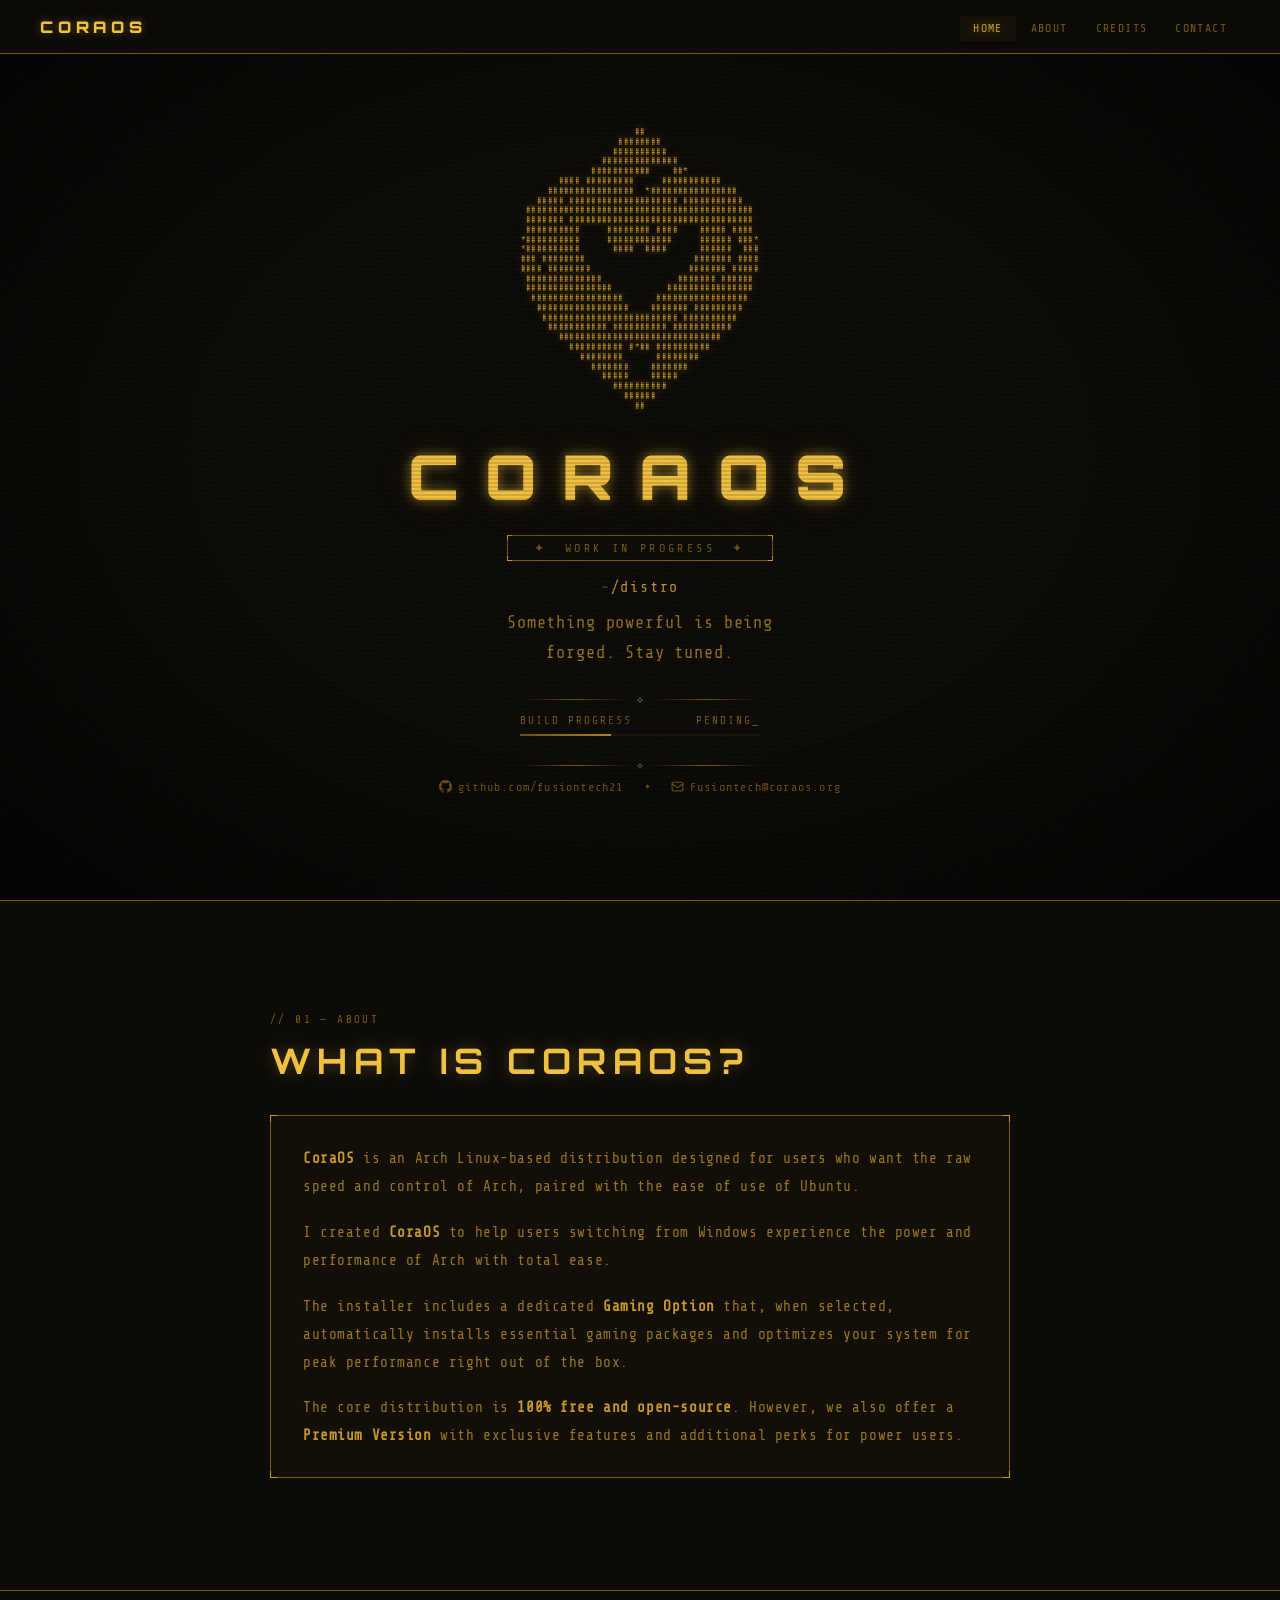
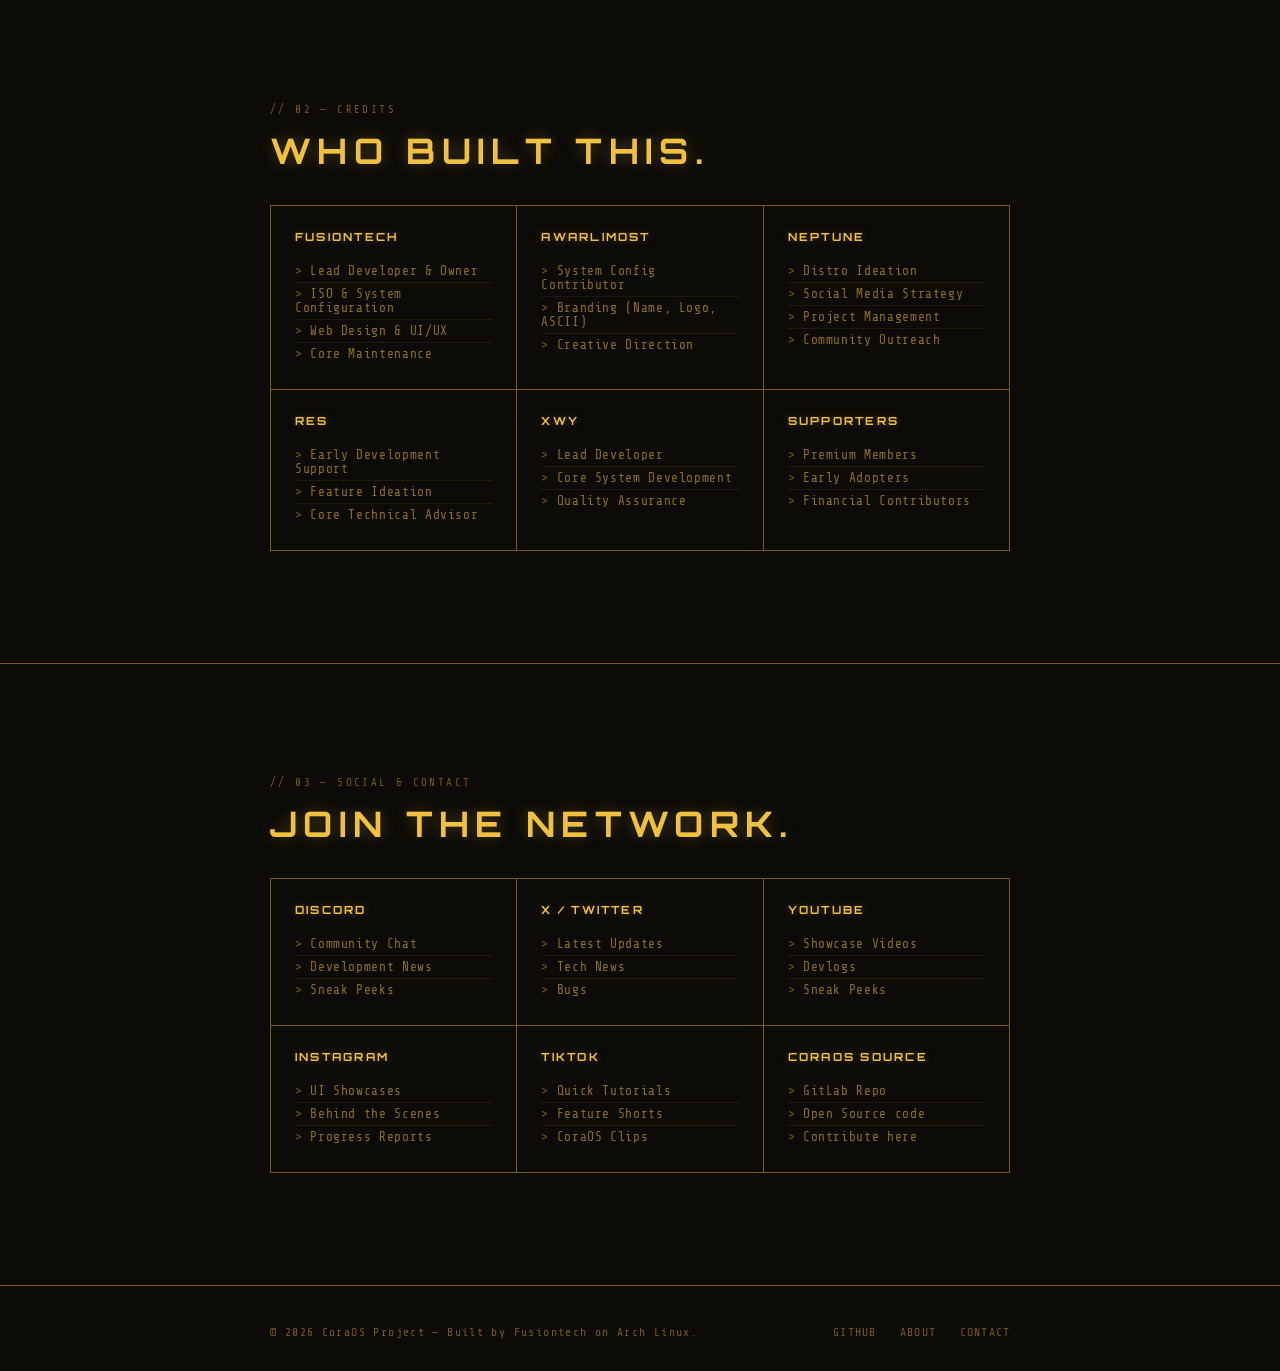
==== index.html @ 6e01e5b4 "Actually fix favicon bug" ====
<!doctype html>
<html lang="en">
    <head>
        <link
            rel="icon"
            type="image/png"
            sizes="144x144"
            href="https://www.coraos.org/favicon-144.png"
        />
        <link rel="shortcut icon" href="https://www.coraos.org/favicon.ico" />
        <meta charset="UTF-8" />
        <meta name="viewport" content="width=device-width, initial-scale=1.0" />
        <title>CoraOS — Arch, but better.</title>
        <meta name="title" content="CoraOS — Arch, but better." />
        <meta
            name="description"
            content="A powerful, user-friendly, and resilient Arch-based distribution engineered for performance and gaming."
        />

        <meta property="og:type" content="website" />
        <meta property="og:url" content="https://coraos.org/" />
        <meta property="og:title" content="CoraOS — Arch, but better." />
        <meta
            property="og:description"
            content="Forging something powerful. Experience Arch Linux without the complexity."
        />

        <meta
            property="og:image"
            content="https://coraos.org/embedbanner.png"
        />

        <meta name="theme-color" content="#c8982a" />

        <meta property="twitter:card" content="summary_large_image" />
        <meta property="twitter:url" content="https://coraos.org/" />
        <meta property="twitter:title" content="CoraOS — Arch, but better." />
        <meta
            property="twitter:description"
            content="Arch Linux engineered to be fast, resilient, and user-frieandly."
        />
        <meta
            property="twitter:image"
            content="https://coraos.org/embedbanner.png"
        />
        <link rel="preconnect" href="https://fonts.googleapis.com" />
        <link
            href="https://fonts.googleapis.com/css2?family=Share+Tech+Mono&family=Orbitron:wght@400;700;900&display=swap"
            rel="stylesheet"
        />
        <style>
            *,
            *::before,
            *::after {
                box-sizing: border-box;
                margin: 0;
                padding: 0;
            }

            :root {
                --gold: #c8982a;
                --gold-bright: #f0c040;
                --gold-dim: #7a5a10;
                --bg: #0c0b08;
            }

            html {
                scroll-behavior: smooth;
            }

            /* Makes the card link behave like a container */
            .card-link {
                text-decoration: none;
                display: block; /* Makes it take up the full grid space */
                color: inherit;
            }

            .card-link:hover .gold-card {
                background: rgba(
                    200,
                    152,
                    42,
                    0.12
                ); /* Brighter highlight on hover */
                cursor: pointer;
            }

            /* Ensure the text inside doesn't change color unexpectedly */
            .card-link .gold-card li {
                transition: color 0.2s;
            }

            .card-link:hover .gold-card li {
                color: var(--gold-bright);
            }

            body {
                background: var(--bg);
                color: var(--gold);
                font-family: "Share Tech Mono", monospace;
                overflow-x: hidden;
            }

            /* SCANLINES */
            body::before {
                content: "";
                position: fixed;
                inset: 0;
                z-index: 200;
                pointer-events: none;
                background: repeating-linear-gradient(
                    to bottom,
                    transparent 0px,
                    transparent 2px,
                    rgba(0, 0, 0, 0.13) 2px,
                    rgba(0, 0, 0, 0.13) 4px
                );
            }

            /* VIGNETTE */
            body::after {
                content: "";
                position: fixed;
                inset: 0;
                z-index: 199;
                pointer-events: none;
                background: radial-gradient(
                    ellipse at center,
                    transparent 50%,
                    rgba(0, 0, 0, 0.65) 100%
                );
            }

            /* NOISE */
            #noise {
                position: fixed;
                inset: 0;
                z-index: 198;
                pointer-events: none;
                opacity: 0.025;
                background-image: url("data:image/svg+xml,%3Csvg viewBox='0 0 256 256' xmlns='http://www.w3.org/2000/svg'%3E%3Cfilter id='n'%3E%3CfeTurbulence type='fractalNoise' baseFrequency='0.9' numOctaves='4' stitchTiles='stitch'/%3E%3C/filter%3E%3Crect width='100%25' height='100%25' filter='url(%23n)'/%3E%3C/svg%3E");
                background-size: 128px 128px;
                animation: noiseAnim 0.15s step-end infinite;
            }
            @keyframes noiseAnim {
                0% {
                    background-position: 0 0;
                }
                25% {
                    background-position: -30px 15px;
                }
                50% {
                    background-position: 15px -20px;
                }
                75% {
                    background-position: -10px 25px;
                }
                100% {
                    background-position: 20px -10px;
                }
            }

            /* PARTICLES */
            #particles {
                position: fixed;
                inset: 0;
                pointer-events: none;
                overflow: hidden;
                z-index: 1;
            }
            .particle {
                position: absolute;
                border-radius: 50%;
                background: var(--gold);
                opacity: 0;
                animation: floatUp var(--dur) var(--delay) infinite ease-in;
            }
            @keyframes floatUp {
                0% {
                    transform: translateY(0) translateX(0);
                    opacity: 0;
                }
                10% {
                    opacity: 0.35;
                }
                90% {
                    opacity: 0.08;
                }
                100% {
                    transform: translateY(-100vh) translateX(var(--drift));
                    opacity: 0;
                }
            }

            /* ── NAV ─────────────────────────────────────────── */
            nav {
                position: fixed;
                top: 0;
                left: 0;
                right: 0;
                z-index: 300;
                display: flex;
                align-items: center;
                justify-content: space-between;
                padding: 0 clamp(1rem, 4vw, 2.5rem);
                height: 54px;
                background: rgba(12, 11, 8, 0.92);
                backdrop-filter: blur(10px);
                border-bottom: 1px solid var(--gold-dim);
            }

            .nav-logo {
                font-family: "Orbitron", monospace;
                font-weight: 900;
                font-size: 1rem;
                letter-spacing: 0.3em;
                color: var(--gold-bright);
                text-decoration: none;
                text-transform: uppercase;
                text-shadow: 0 0 10px rgba(240, 192, 64, 0.4);
            }

            .nav-links {
                display: flex;
                align-items: center;
                gap: 2px;
                list-style: none;
            }
            .nav-links a {
                font-family: "Share Tech Mono", monospace;
                font-size: 0.72rem;
                letter-spacing: 0.12em;
                color: var(--gold-dim);
                text-decoration: none;
                text-transform: uppercase;
                padding: 6px 13px;
                border-radius: 2px;
                transition:
                    color 0.2s,
                    text-shadow 0.2s,
                    background 0.2s;
            }
            .nav-links a:hover,
            .nav-links a.active {
                color: var(--gold);
                text-shadow: 0 0 8px rgba(200, 152, 42, 0.5);
                background: rgba(200, 152, 42, 0.06);
            }
            .nav-links .nav-cta a {
                border: 1px solid var(--gold-dim);
                color: var(--gold);
                padding: 5px 14px;
            }
            .nav-links .nav-cta a:hover {
                border-color: var(--gold);
                background: rgba(200, 152, 42, 0.1);
                text-shadow: 0 0 10px rgba(200, 152, 42, 0.5);
            }

            /* hamburger */
            .ham {
                display: none;
                flex-direction: column;
                gap: 4px;
                background: none;
                border: none;
                cursor: pointer;
                padding: 4px;
            }
            .ham span {
                display: block;
                width: 20px;
                height: 1px;
                background: var(--gold);
                transition: all 0.25s;
            }
            .ham.open span:nth-child(1) {
                transform: translateY(5px) rotate(45deg);
            }
            .ham.open span:nth-child(2) {
                opacity: 0;
            }
            .ham.open span:nth-child(3) {
                transform: translateY(-5px) rotate(-45deg);
            }

            .mob-menu {
                display: none;
                position: fixed;
                inset: 0;
                z-index: 299;
                background: rgba(12, 11, 8, 0.97);
                flex-direction: column;
                align-items: center;
                justify-content: center;
                gap: 6px;
                padding: 2rem;
            }
            .mob-menu.open {
                display: flex;
            }
            .mob-menu a {
                width: 100%;
                text-align: center;
                padding: 13px;
                font-family: "Share Tech Mono", monospace;
                font-size: 0.85rem;
                letter-spacing: 0.2em;
                text-transform: uppercase;
                color: var(--gold-dim);
                text-decoration: none;
                border: 1px solid var(--gold-dim);
                border-radius: 2px;
                transition: all 0.2s;
            }
            .mob-menu a:hover {
                color: var(--gold);
                border-color: var(--gold);
                text-shadow: 0 0 8px rgba(200, 152, 42, 0.4);
            }
            .mob-menu .mcta {
                color: var(--gold);
                border-color: var(--gold);
            }

            /* ── SHARED SECTION STYLES ───────────────────────── */
            section {
                position: relative;
                z-index: 10;
            }

            .sec-inner {
                max-width: 820px;
                margin: 0 auto;
                padding: clamp(4rem, 10vw, 7rem) clamp(1.25rem, 5vw, 2.5rem);
            }

            .sec-label {
                font-size: 0.68rem;
                letter-spacing: 0.22em;
                text-transform: uppercase;
                color: var(--gold-dim);
                margin-bottom: 0.75rem;
                display: block;
            }

            .sec-title {
                font-family: "Orbitron", monospace;
                font-weight: 700;
                font-size: clamp(1.4rem, 3.5vw, 2.2rem);
                letter-spacing: 0.18em;
                color: var(--gold-bright);
                text-transform: uppercase;
                text-shadow: 0 0 16px rgba(240, 192, 64, 0.3);
                margin-bottom: 2rem;
            }

            /* corner-bordered box */
            .corner-box {
                position: relative;
                border: 1px solid var(--gold-dim);
                padding: 1.75rem 2rem;
                background: rgba(200, 152, 42, 0.03);
            }
            .corner-box .c {
                position: absolute;
                width: 7px;
                height: 7px;
                border-color: var(--gold);
                border-style: solid;
            }
            .corner-box .c.tl {
                top: -1px;
                left: -1px;
                border-width: 1px 0 0 1px;
            }
            .corner-box .c.tr {
                top: -1px;
                right: -1px;
                border-width: 1px 1px 0 0;
            }
            .corner-box .c.bl {
                bottom: -1px;
                left: -1px;
                border-width: 0 0 1px 1px;
            }
            .corner-box .c.br {
                bottom: -1px;
                right: -1px;
                border-width: 0 1px 1px 0;
            }

            /* divider */
            .divider {
                display: flex;
                align-items: center;
                gap: 10px;
                margin: 2.5rem 0;
            }
            .divider-line {
                flex: 1;
                height: 1px;
                background: linear-gradient(
                    to right,
                    transparent,
                    var(--gold-dim),
                    transparent
                );
            }
            .divider-dot {
                width: 4px;
                height: 4px;
                border: 1px solid var(--gold-dim);
                transform: rotate(45deg);
            }

            /* grid for cards */
            .gold-grid {
                display: grid;
                grid-template-columns: repeat(
                    auto-fit,
                    minmax(min(220px, 100%), 1fr)
                );
                gap: 1px;
                border: 1px solid var(--gold-dim);
                background: var(--gold-dim);
            }
            .gold-card {
                background: var(--bg);
                padding: 1.5rem;
                transition: background 0.2s;
            }
            .gold-card:hover {
                background: rgba(200, 152, 42, 0.05);
            }
            .gold-card h4 {
                font-family: "Orbitron", monospace;
                font-size: 0.7rem;
                font-weight: 700;
                letter-spacing: 0.2em;
                text-transform: uppercase;
                color: var(--gold-bright);
                margin-bottom: 1rem;
                text-shadow: 0 0 8px rgba(240, 192, 64, 0.3);
            }
            .gold-card ul {
                list-style: none;
            }
            .gold-card li {
                font-size: 0.8rem;
                color: rgba(200, 152, 42, 0.7);
                letter-spacing: 0.05em;
                padding: 4px 0;
                border-bottom: 1px solid rgba(122, 90, 16, 0.2);
            }
            .gold-card li:last-child {
                border-bottom: none;
            }
            .gold-card li::before {
                content: "> ";
                color: var(--gold-dim);
            }
            .gold-card a {
                color: rgba(200, 152, 42, 0.7);
                text-decoration: none;
                transition: color 0.2s;
            }
            .gold-card a:hover {
                color: var(--gold-bright);
                text-shadow: 0 0 6px rgba(240, 192, 64, 0.4);
            }

            /* section separators */
            #about {
                border-top: 1px solid var(--gold-dim);
            }
            #credits {
                border-top: 1px solid var(--gold-dim);
            }
            #contact {
                border-top: 1px solid var(--gold-dim);
            }
            footer {
                border-top: 1px solid var(--gold-dim);
            }

            /* ── HERO ────────────────────────────────────────── */
            #hero {
                min-height: 100svh;
                display: flex;
                align-items: center;
                justify-content: center;
                padding: 70px 1rem 3rem;
            }

            #main {
                display: flex;
                flex-direction: column;
                align-items: center;
                opacity: 0;
                animation: fadeIn 1s 0.2s ease forwards;
                position: relative;
                z-index: 10;
            }
            @keyframes fadeIn {
                to {
                    opacity: 1;
                }
            }

            #ascii {
                font-family: "Share Tech Mono", monospace;
                font-size: clamp(5px, 1.05vw, 8.5px);
                line-height: 1.15;
                letter-spacing: 0.05em;
                white-space: pre;
                color: var(--gold);
                text-shadow:
                    0 0 8px rgba(240, 192, 64, 0.5),
                    0 0 20px rgba(200, 152, 42, 0.25);
                margin-bottom: 26px;
                user-select: none;
                animation: subtlePulse 5s ease-in-out infinite;
            }
            @keyframes subtlePulse {
                0%,
                100% {
                    opacity: 1;
                }
                50% {
                    opacity: 0.88;
                }
            }

            #title {
                font-family: "Orbitron", monospace;
                font-weight: 900;
                font-size: clamp(26px, 5.2vw, 62px);
                letter-spacing: 0.42em;
                color: var(--gold-bright);
                text-transform: uppercase;
                text-shadow:
                    0 0 12px rgba(240, 192, 64, 0.55),
                    0 0 35px rgba(200, 152, 42, 0.2);
                margin-bottom: 20px;
                opacity: 0;
                animation: fadeUp 0.9s 0.5s ease forwards;
            }

            #badge {
                border: 1px solid var(--gold-dim);
                padding: 5px 18px;
                font-size: 12px;
                letter-spacing: 0.28em;
                color: var(--gold-dim);
                text-transform: uppercase;
                position: relative;
                margin-bottom: 18px;
                opacity: 0;
                animation: fadeUp 0.7s 0.9s ease forwards;
            }
            #badge::before,
            #badge::after {
                content: "✦";
                margin: 0 8px;
            }
            #badge .corner {
                position: absolute;
                width: 5px;
                height: 5px;
                border-color: var(--gold);
                border-style: solid;
            }
            #badge .corner.tl {
                top: -1px;
                left: -1px;
                border-width: 1px 0 0 1px;
            }
            #badge .corner.tr {
                top: -1px;
                right: -1px;
                border-width: 1px 1px 0 0;
            }
            #badge .corner.bl {
                bottom: -1px;
                left: -1px;
                border-width: 0 0 1px 1px;
            }
            #badge .corner.br {
                bottom: -1px;
                right: -1px;
                border-width: 0 1px 1px 0;
            }

            #path {
                font-size: 15px;
                color: var(--gold-dim);
                letter-spacing: 0.12em;
                margin-bottom: 12px;
                opacity: 0;
                animation: fadeUp 0.7s 1.1s ease forwards;
            }
            #path span {
                color: var(--gold);
            }

            #tagline {
                font-size: clamp(14px, 1.8vw, 17px);
                letter-spacing: 0.05em;
                color: rgba(200, 152, 42, 0.75);
                text-align: center;
                line-height: 1.75;
                opacity: 0;
                animation: fadeUp 0.7s 1.3s ease forwards;
                margin-bottom: 30px;
            }

            .hero-divider {
                display: flex;
                align-items: center;
                gap: 10px;
                width: 240px;
                margin-bottom: 12px;
                opacity: 0;
                animation: fadeUp 0.6s 1.5s ease forwards;
            }
            .hero-divider-line {
                flex: 1;
                height: 1px;
                background: linear-gradient(
                    to right,
                    transparent,
                    var(--gold-dim),
                    transparent
                );
            }
            .hero-divider-dot {
                width: 4px;
                height: 4px;
                border: 1px solid var(--gold-dim);
                transform: rotate(45deg);
            }

            #progress-wrap {
                width: 240px;
                margin-bottom: 28px;
                opacity: 0;
                animation: fadeUp 0.7s 1.6s ease forwards;
            }
            #progress-label {
                display: flex;
                justify-content: space-between;
                font-size: 11px;
                letter-spacing: 0.18em;
                color: var(--gold-dim);
                text-transform: uppercase;
                margin-bottom: 7px;
            }
            #progress-label span:last-child {
                animation: blink 1.4s step-end infinite;
            }
            @keyframes blink {
                50% {
                    opacity: 0;
                }
            }
            #progress-track {
                width: 100%;
                height: 2px;
                background: rgba(200, 152, 42, 0.1);
                position: relative;
                overflow: hidden;
            }
            #progress-fill {
                height: 100%;
                background: linear-gradient(
                    to right,
                    var(--gold-dim),
                    var(--gold)
                );
                box-shadow: 0 0 6px rgba(200, 152, 42, 0.5);
                width: 0;
                animation: fillBar 2.2s 2s ease forwards;
            }
            @keyframes fillBar {
                to {
                    width: 38%;
                }
            }
            #progress-track::after {
                content: "";
                position: absolute;
                top: 0;
                left: -60%;
                width: 50%;
                height: 100%;
                background: linear-gradient(
                    to right,
                    transparent,
                    rgba(255, 255, 255, 0.25),
                    transparent
                );
                animation: shimmer 2.5s 3.2s ease-in-out infinite;
            }
            @keyframes shimmer {
                0% {
                    left: -60%;
                }
                100% {
                    left: 120%;
                }
            }

            #links {
                display: flex;
                gap: 22px;
                align-items: center;
                font-size: 12px;
                letter-spacing: 0.1em;
                opacity: 0;
                animation: fadeUp 0.7s 1.8s ease forwards;
                flex-wrap: wrap;
                justify-content: center;
            }
            #links a {
                color: var(--gold-dim);
                text-decoration: none;
                display: flex;
                align-items: center;
                gap: 6px;
                transition:
                    color 0.2s,
                    text-shadow 0.2s;
            }
            #links a:hover {
                color: var(--gold);
                text-shadow: 0 0 8px rgba(200, 152, 42, 0.4);
            }
            .links-sep {
                width: 3px;
                height: 3px;
                background: var(--gold-dim);
                transform: rotate(45deg);
            }

            @keyframes fadeUp {
                0% {
                    opacity: 0;
                    transform: translateY(8px);
                }
                100% {
                    opacity: 1;
                    transform: translateY(0);
                }
            }

            /* ── ABOUT PROSE ─────────────────────────────────── */
            .about-text {
                font-size: clamp(0.82rem, 1.5vw, 0.9rem);
                color: rgba(200, 152, 42, 0.75);
                line-height: 1.95;
                letter-spacing: 0.04em;
            }
            .about-text p {
                margin-bottom: 1.1rem;
            }
            .about-text p:last-child {
                margin-bottom: 0;
            }
            .about-text strong {
                color: var(--gold);
            }

            /* ── FOOTER ──────────────────────────────────────── */
            footer .sec-inner {
                padding-top: 2.5rem;
                padding-bottom: 2rem;
                display: flex;
                flex-wrap: wrap;
                align-items: center;
                justify-content: space-between;
                gap: 1rem;
            }
            .footer-copy {
                font-size: 0.72rem;
                letter-spacing: 0.12em;
                color: var(--gold-dim);
            }
            .footer-links {
                display: flex;
                gap: 1.5rem;
            }
            .footer-links a {
                font-size: 0.72rem;
                letter-spacing: 0.1em;
                color: var(--gold-dim);
                text-decoration: none;
                text-transform: uppercase;
                transition: color 0.2s;
            }
            .footer-links a:hover {
                color: var(--gold);
            }

            /* ── RESPONSIVE ──────────────────────────────────── */
            @media (max-width: 600px) {
                .nav-links {
                    display: none;
                }
                .ham {
                    display: flex;
                }
            }
        </style>
    </head>
    <body>
        <div id="noise"></div>
        <div id="particles"></div>

        <!-- ── NAV ──────────────────────────────────────────── -->
        <nav>
            <a href="#hero" class="nav-logo">CoraOS</a>
            <ul class="nav-links" id="navLinks">
                <li><a href="#hero" class="active">Home</a></li>
                <li><a href="#about">About</a></li>
                <li><a href="#credits">Credits</a></li>
                <li><a href="#contact">Contact</a></li>
            </ul>
        </nav>

        <div class="mob-menu" id="mobMenu">
            <a href="#hero" onclick="closeMob()">Home</a>
            <a href="#about" onclick="closeMob()">About</a>
            <a href="#credits" onclick="closeMob()">Credits</a>
            <a href="#contact" onclick="closeMob()">Contact</a>
            <a href="#" onclick="closeMob()" class="mcta">Get ISO</a>
        </div>

        <!-- ── HERO ─────────────────────────────────────────── -->
        <section id="hero">
            <div id="main">
                <pre id="ascii">
                                 ##
                              ########
                             ##########
                           ##############
                         ###########    ##*
                   #### #########     ###########
                 ################  *################
               ##### #################### ###########
             ##########################################
             ####### ##################################
             ##########     ######## ####    ##### ####
            *##########     ############     ###### ###*
            *##########      ####  ####      ######  ###
            ### ########                    ####### ####
            #### ########                  ####### #####
             ##############              ####### ######
             ################          ################
              #################      #################
               #################    ####### #########
                ######################### ##########
                 ########### ########## ###########
                   ##############################
                     ########## #*## ##########
                       ########      ########
                         #######    #######
                           #####    #####
                             ##########
                               ######
                                 ##                                 </pre
                >

                <div id="title">CoraOS</div>

                <div id="badge">
                    <span class="corner tl"></span>
                    <span class="corner tr"></span>
                    <span class="corner bl"></span>
                    <span class="corner br"></span>
                    work in progress
                </div>

                <div id="path">~<span>/distro</span></div>

                <div id="tagline">
                    Something powerful is being<br />forged. Stay tuned.
                </div>

                <div class="hero-divider">
                    <div class="hero-divider-line"></div>
                    <div class="hero-divider-dot"></div>
                    <div class="hero-divider-line"></div>
                </div>

                <div id="progress-wrap">
                    <div id="progress-label">
                        <span>build progress</span>
                        <span>pending_</span>
                    </div>
                    <div id="progress-track">
                        <div id="progress-fill"></div>
                    </div>
                </div>

                <div class="hero-divider">
                    <div class="hero-divider-line"></div>
                    <div class="hero-divider-dot"></div>
                    <div class="hero-divider-line"></div>
                </div>

                <div id="links">
                    <a href="https://github.com/fusiontech21" target="_blank">
                        <svg
                            width="13"
                            height="13"
                            viewBox="0 0 24 24"
                            fill="currentColor"
                        >
                            <path
                                d="M12 0C5.37 0 0 5.37 0 12c0 5.31 3.435 9.795 8.205 11.385.6.105.825-.255.825-.57 0-.285-.015-1.23-.015-2.235-3.015.555-3.795-.735-4.035-1.41-.135-.345-.72-1.41-1.23-1.695-.42-.225-1.02-.78-.015-.795.945-.015 1.62.87 1.845 1.23 1.08 1.815 2.805 1.305 3.495.99.105-.78.42-1.305.765-1.605-2.67-.3-5.46-1.335-5.46-5.925 0-1.305.465-2.385 1.23-3.225-.12-.3-.54-1.53.12-3.18 0 0 1.005-.315 3.3 1.23.96-.27 1.98-.405 3-.405s2.04.135 3 .405c2.295-1.56 3.3-1.23 3.3-1.23.66 1.65.24 2.88.12 3.18.765.84 1.23 1.905 1.23 3.225 0 4.605-2.805 5.625-5.475 5.925.435.375.81 1.095.81 2.22 0 1.605-.015 2.895-.015 3.3 0 .315.225.69.825.57A12.02 12.02 0 0 0 24 12c0-6.63-5.37-12-12-12z"
                            />
                        </svg>
                        github.com/fusiontech21
                    </a>
                    <div class="links-sep"></div>
                    <a href="mailto:Fusiontech@coraos.org">
                        <svg
                            width="13"
                            height="13"
                            viewBox="0 0 24 24"
                            fill="none"
                            stroke="currentColor"
                            stroke-width="2"
                            stroke-linecap="round"
                            stroke-linejoin="round"
                        >
                            <rect x="2" y="4" width="20" height="16" rx="2" />
                            <path d="M2 7l10 7 10-7" />
                        </svg>
                        Fusiontech@coraos.org
                    </a>
                </div>
            </div>
        </section>

        <!-- ── ABOUT ─────────────────────────────────────────── -->
        <section id="about">
            <div class="sec-inner">
                <span class="sec-label">// 01 — about</span>
                <h2 class="sec-title">What is CoraOS?</h2>
                <div class="corner-box">
                    <span class="c tl"></span><span class="c tr"></span>
                    <span class="c bl"></span><span class="c br"></span>
                    <div class="about-text">
                        <p>
                            <strong>CoraOS</strong> is an Arch Linux-based
                            distribution designed for users who want the raw
                            speed and control of Arch, paired with the ease of
                            use of Ubuntu.
                        </p>
                        <p>
                            I created <strong>CoraOS</strong> to help users
                            switching from Windows experience the power and
                            performance of Arch with total ease.
                        </p>
                        <p>
                            The installer includes a dedicated
                            <strong>Gaming Option</strong> that, when selected,
                            automatically installs essential gaming packages and
                            optimizes your system for peak performance right out
                            of the box.
                        </p>
                        <p>
                            The core distribution is
                            <strong>100% free and open-source</strong>. However,
                            we also offer a
                            <strong>Premium Version</strong> with exclusive
                            features and additional perks for power users.
                        </p>
                    </div>
                </div>
            </div>
        </section>

        <!-- ── CREDITS ─────────────────────────────────────────── -->
        <section id="credits">
            <div class="sec-inner">
                <span class="sec-label">// 02 — credits</span>
                <h2 class="sec-title">Who built this.</h2>
                <div class="gold-grid">
                    <div class="gold-card">
                        <h4>Fusiontech</h4>
                        <ul>
                            <li>Lead Developer &amp; Owner</li>
                            <li>ISO &amp; System Configuration</li>
                            <li>Web Design &amp; UI/UX</li>
                            <li>Core Maintenance</li>
                        </ul>
                    </div>
                    <div class="gold-card">
                        <h4>Awarlimost</h4>
                        <ul>
                            <li>System Config Contributor</li>
                            <li>Branding (Name, Logo, ASCII)</li>
                            <li>Creative Direction</li>
                        </ul>
                    </div>
                    <div class="gold-card">
                        <h4>Neptune</h4>
                        <ul>
                            <li>Distro Ideation</li>
                            <li>Social Media Strategy</li>
                            <li>Project Management</li>
                            <li>Community Outreach</li>
                        </ul>
                    </div>
                    <div class="gold-card">
                        <h4>Res</h4>
                        <ul>
                            <li>Early Development Support</li>
                            <li>Feature Ideation</li>
                            <li>Core Technical Advisor</li>
                        </ul>
                    </div>
                    <div class="gold-card">
                        <h4>xwy</h4>
                        <ul>
                            <li>Lead Developer</li>
                            <li>Core System Development</li>
                            <li>Quality Assurance</li>
                        </ul>
                    </div>
                    <div class="gold-card">
                        <h4>Supporters</h4>
                        <ul>
                            <li>Premium Members</li>
                            <li>Early Adopters</li>
                            <li>Financial Contributors</li>
                        </ul>
                    </div>
                </div>
            </div>
        </section>

        <!-- ── CONTACT ───────────────────────────────────────── -->
        <section id="contact">
            <div class="sec-inner">
                <span class="sec-label">// 03 — social & contact</span>
                <h2 class="sec-title">Join the Network.</h2>
                <div class="gold-grid">
                    <a
                        href="https://discord.gg/A2X459WfFj"
                        target="_blank"
                        class="card-link"
                    >
                        <div class="gold-card">
                            <h4>Discord</h4>
                            <ul>
                                <li>Community Chat</li>
                                <li>Development News</li>
                                <li>Sneak Peeks</li>
                            </ul>
                        </div>
                    </a>

                    <a
                        href="https://x.com/Cora_Distro"
                        target="_blank"
                        class="card-link"
                    >
                        <div class="gold-card">
                            <h4>X / Twitter</h4>
                            <ul>
                                <li>Latest Updates</li>
                                <li>Tech News</li>
                                <li>Bugs</li>
                            </ul>
                        </div>
                    </a>

                    <a
                        href="www.youtube.com/@FusionTech-org"
                        target="_blank"
                        class="card-link"
                    >
                        <div class="gold-card">
                            <h4>YouTube</h4>
                            <ul>
                                <li>Showcase Videos</li>
                                <li>Devlogs</li>
                                <li>Sneak Peeks</li>
                            </ul>
                        </div>
                    </a>

                    <a
                        href="https://www.instagram.com/coraos2026"
                        target="_blank"
                        class="card-link"
                    >
                        <div class="gold-card">
                            <h4>Instagram</h4>
                            <ul>
                                <li>UI Showcases</li>
                                <li>Behind the Scenes</li>
                                <li>Progress Reports</li>
                            </ul>
                        </div>
                    </a>

                    <a
                        href="https://www.tiktok.com/@cora_distro"
                        target="_blank"
                        class="card-link"
                    >
                        <div class="gold-card">
                            <h4>TikTok</h4>
                            <ul>
                                <li>Quick Tutorials</li>
                                <li>Feature Shorts</li>
                                <li>CoraOS Clips</li>
                            </ul>
                        </div>
                    </a>

                    <a
                        href="https://gitlab.com/FusionTech3/coraos"
                        target="_blank"
                        class="card-link"
                    >
                        <div class="gold-card">
                            <h4>CoraOS Source</h4>
                            <ul>
                                <li>GitLab Repo</li>
                                <li>Open Source code</li>
                                <li>Contribute here</li>
                            </ul>
                        </div>
                    </a>
                </div>
            </div>
        </section>

        <!-- ── FOOTER ───────────────────────────────────────── -->
        <footer>
            <div class="sec-inner">
                <span class="footer-copy"
                    >&copy; 2026 CoraOS Project — Built by Fusiontech on Arch
                    Linux.</span
                >
                <div class="footer-links">
                    <a href="https://github.com/fusiontech21" target="_blank"
                        >GitHub</a
                    >
                    <a href="#about">About</a>
                    <a href="#contact">Contact</a>
                </div>
            </div>
        </footer>

        <script>
            // Particles — identical to original
            const container = document.getElementById("particles");
            for (let i = 0; i < 28; i++) {
                const p = document.createElement("div");
                p.className = "particle";
                p.style.cssText = `
      left: ${Math.random() * 100}%;
      bottom: ${Math.random() * -20}px;
      --dur: ${9 + Math.random() * 14}s;
      --delay: ${-Math.random() * 20}s;
      --drift: ${(Math.random() - 0.5) * 50}px;
      width: ${1 + Math.random() * 1.2}px;
      height: ${1 + Math.random() * 1.2}px;
    `;
                container.appendChild(p);
            }

            // ASCII flicker — identical to original
            const ascii = document.getElementById("ascii");
            const original = ascii.textContent;
            const chars = "#*░▒";
            setInterval(() => {
                if (Math.random() > 0.5) return;
                const arr = original.split("");
                const pos = arr.reduce(
                    (a, c, i) => (c === "#" ? [...a, i] : a),
                    [],
                );
                const pick = pos[Math.floor(Math.random() * pos.length)];
                if (pick !== undefined) {
                    arr[pick] = chars[Math.floor(Math.random() * chars.length)];
                    ascii.textContent = arr.join("");
                    setTimeout(() => {
                        ascii.textContent = original;
                    }, 80);
                }
            }, 200);

            // Hamburger
            const ham = document.getElementById("ham");
            const mobMenu = document.getElementById("mobMenu");
            ham.addEventListener("click", () => {
                ham.classList.toggle("open");
                mobMenu.classList.toggle("open");
                document.body.style.overflow = mobMenu.classList.contains(
                    "open",
                )
                    ? "hidden"
                    : "";
            });
            function closeMob() {
                ham.classList.remove("open");
                mobMenu.classList.remove("open");
                document.body.style.overflow = "";
            }

            // Active nav on scroll
            const secs = document.querySelectorAll("section[id]");
            const links = document.querySelectorAll("#navLinks a");
            const io = new IntersectionObserver(
                (entries) => {
                    entries.forEach((e) => {
                        if (e.isIntersecting)
                            links.forEach((a) =>
                                a.classList.toggle(
                                    "active",
                                    a.getAttribute("href") ===
                                        "#" + e.target.id,
                                ),
                            );
                    });
                },
                { threshold: 0.4 },
            );
            secs.forEach((s) => io.observe(s));
        </script>
    </body>
</html>
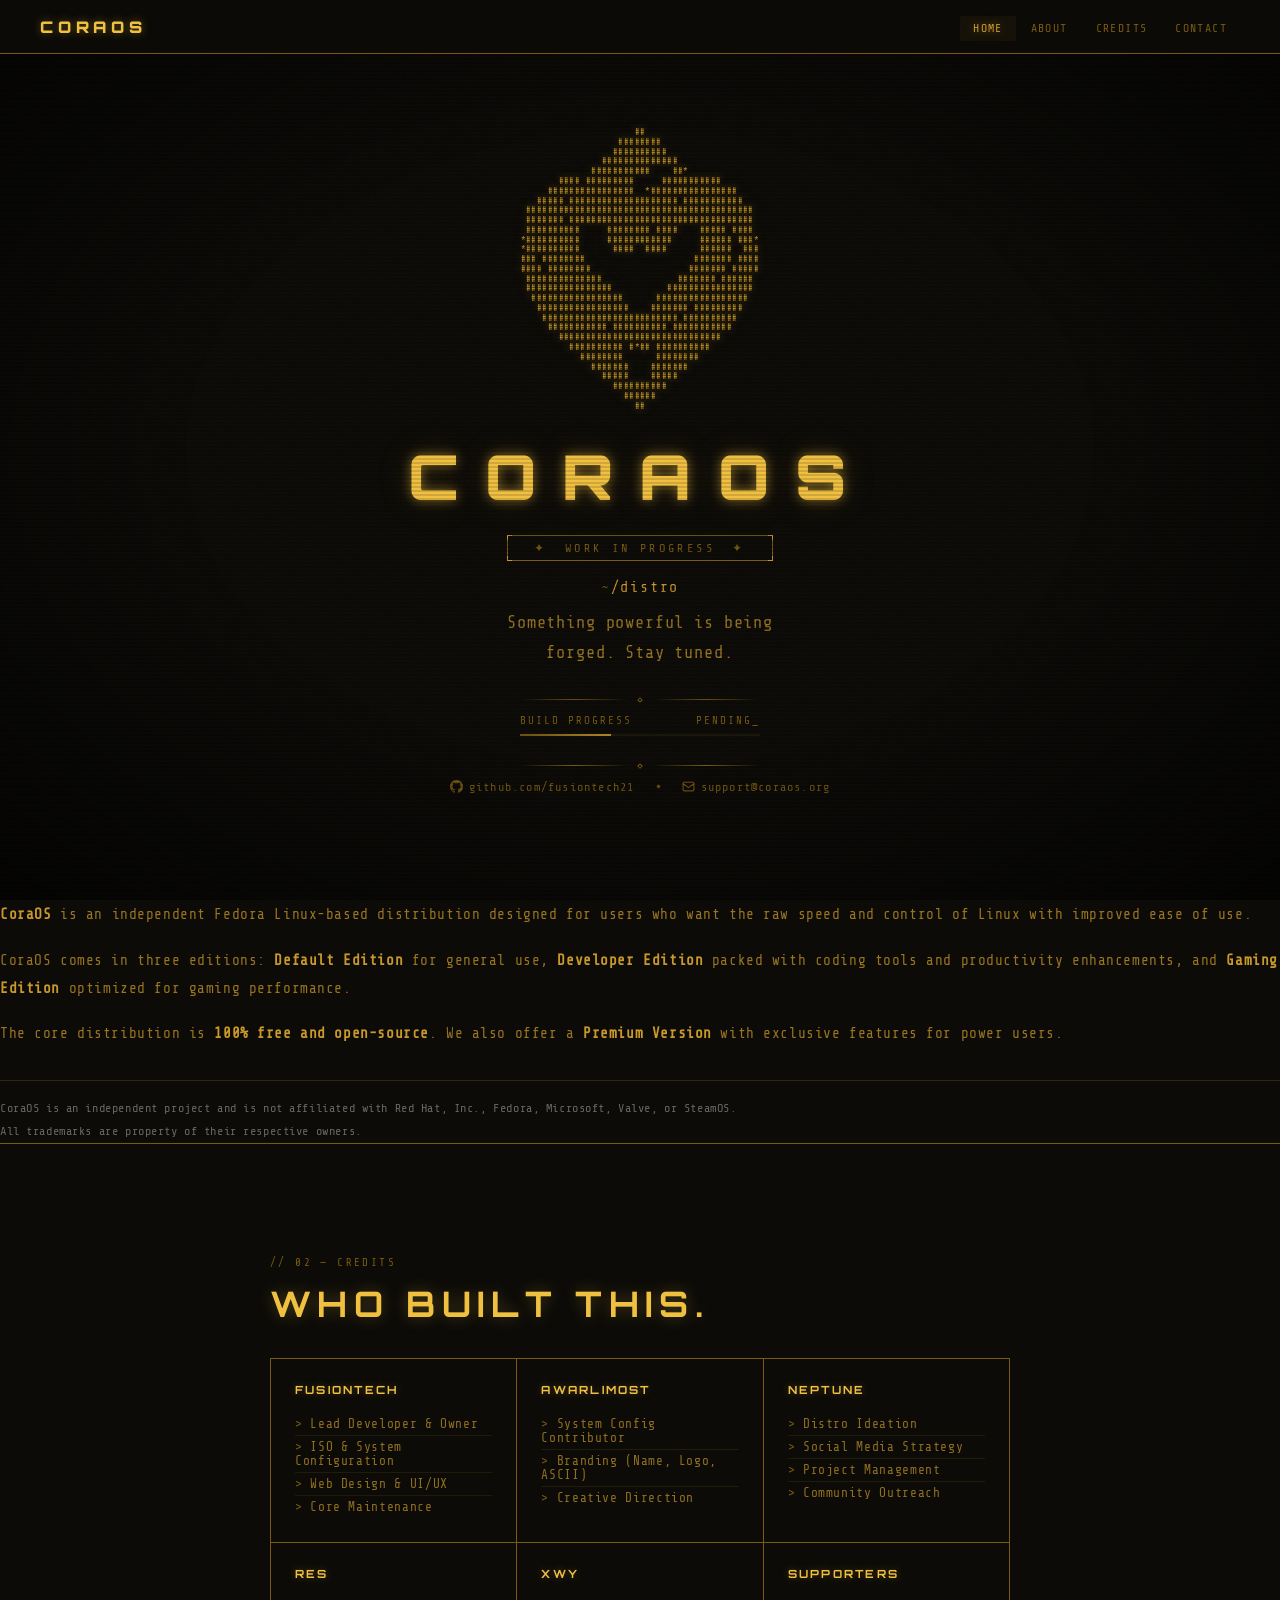
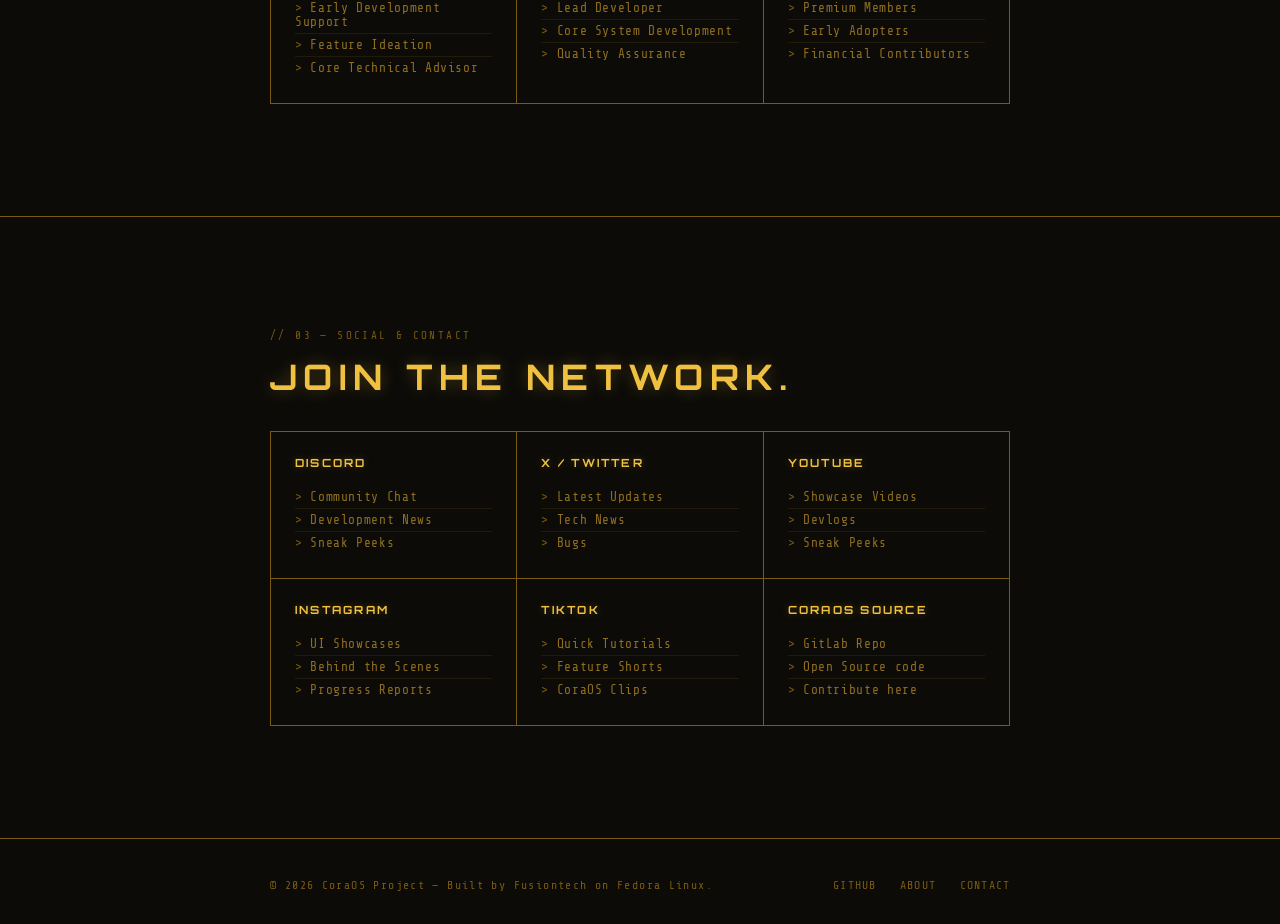
==== commit 05ce7f2e: "made changes to email and about and" ====
--- a/index.html
+++ b/index.html
@@ -10,19 +10,18 @@
         <link rel="shortcut icon" href="https://www.coraos.org/favicon.ico" />
         <meta charset="UTF-8" />
         <meta name="viewport" content="width=device-width, initial-scale=1.0" />
-        <title>CoraOS — Arch, but better.</title>
-        <meta name="title" content="CoraOS — Arch, but better." />
-        <meta
-            name="description"
-            content="A powerful, user-friendly, and resilient Arch-based distribution engineered for performance and gaming."
-        />
+        <meta name="keywords" content="CoraOS, Fedora Linux, Linux distribution, open source distro, developer Linux, gaming Linux">
+    <link   rel="canonical" href="https://coraos.org/" />
+        <title>CoraOS — Fedora, but better.</title>
+        <meta name="title" content="CoraOS by Fusiontech." />
+    <meta name="description" content="CoraOS - A powerful, user-friendly Fedora-based Linux distribution with Default, Developer and Gaming editions. Built for performance and ease of use.">
 
         <meta property="og:type" content="website" />
         <meta property="og:url" content="https://coraos.org/" />
-        <meta property="og:title" content="CoraOS — Arch, but better." />
+        <meta property="og:title" content="CoraOS by Fusiontech." />
         <meta
             property="og:description"
-            content="Forging something powerful. Experience Arch Linux without the complexity."
+            content="CoraOS - A powerful, user-friendly Fedora-based Linux distribution with Default, Developer and Gaming editions. Built for performance and ease of use."
         />
 
         <meta
@@ -34,10 +33,10 @@
 
         <meta property="twitter:card" content="summary_large_image" />
         <meta property="twitter:url" content="https://coraos.org/" />
-        <meta property="twitter:title" content="CoraOS — Arch, but better." />
+        <meta property="twitter:title" content="CoraOS by Fusiontech." />
         <meta
             property="twitter:description"
-            content="Arch Linux engineered to be fast, resilient, and user-frieandly."
+            content="CoraOS - A powerful, user-friendly Fedora-based Linux distribution with Default, Developer and Gaming editions. Built for performance and ease of use."
         />
         <meta
             property="twitter:image"
@@ -924,7 +923,7 @@
                         github.com/fusiontech21
                     </a>
                     <div class="links-sep"></div>
-                    <a href="mailto:Fusiontech@coraos.org">
+                    <a href="mailto:support@coraos.org">
                         <svg
                             width="13"
                             height="13"
@@ -938,50 +937,38 @@
                             <rect x="2" y="4" width="20" height="16" rx="2" />
                             <path d="M2 7l10 7 10-7" />
                         </svg>
-                        Fusiontech@coraos.org
+                        support@coraos.org
                     </a>
                 </div>
             </div>
         </section>
 
         <!-- ── ABOUT ─────────────────────────────────────────── -->
-        <section id="about">
-            <div class="sec-inner">
-                <span class="sec-label">// 01 — about</span>
-                <h2 class="sec-title">What is CoraOS?</h2>
-                <div class="corner-box">
-                    <span class="c tl"></span><span class="c tr"></span>
-                    <span class="c bl"></span><span class="c br"></span>
-                    <div class="about-text">
-                        <p>
-                            <strong>CoraOS</strong> is an Arch Linux-based
-                            distribution designed for users who want the raw
-                            speed and control of Arch, paired with the ease of
-                            use of Ubuntu.
-                        </p>
-                        <p>
-                            I created <strong>CoraOS</strong> to help users
-                            switching from Windows experience the power and
-                            performance of Arch with total ease.
-                        </p>
-                        <p>
-                            The installer includes a dedicated
-                            <strong>Gaming Option</strong> that, when selected,
-                            automatically installs essential gaming packages and
-                            optimizes your system for peak performance right out
-                            of the box.
-                        </p>
-                        <p>
-                            The core distribution is
-                            <strong>100% free and open-source</strong>. However,
-                            we also offer a
-                            <strong>Premium Version</strong> with exclusive
-                            features and additional perks for power users.
-                        </p>
-                    </div>
-                </div>
-            </div>
-        </section>
+            <div class="about-text">
+        <p>
+            <strong>CoraOS</strong> is an independent Fedora Linux-based 
+            distribution designed for users who want the raw speed and control 
+            of Linux with improved ease of use.
+        </p>
+        <p>
+            CoraOS comes in three editions:
+            <strong>Default Edition</strong> for general use, 
+            <strong>Developer Edition</strong> packed with coding tools and 
+            productivity enhancements, and 
+            <strong>Gaming Edition</strong> optimized for gaming performance.
+        </p>
+        <p>
+            The core distribution is <strong>100% free and open-source</strong>. 
+            We also offer a <strong>Premium Version</strong> with exclusive 
+            features for power users.
+        </p>
+
+        <!-- Disclaimer -->
+        <p style="font-size: 0.75rem; color: #666; margin-top: 2rem; border-top: 1px solid rgba(200,152,42,0.2); padding-top: 1rem;">
+            CoraOS is an independent project and is not affiliated with Red Hat, Inc., Fedora, Microsoft, Valve, or SteamOS.<br>
+            All trademarks are property of their respective owners.
+        </p>
+    </div>
 
         <!-- ── CREDITS ─────────────────────────────────────────── -->
         <section id="credits">
@@ -1146,7 +1133,7 @@
         <footer>
             <div class="sec-inner">
                 <span class="footer-copy"
-                    >&copy; 2026 CoraOS Project — Built by Fusiontech on Arch
+                    >&copy; 2026 CoraOS Project — Built by Fusiontech on Fedora
                     Linux.</span
                 >
                 <div class="footer-links">
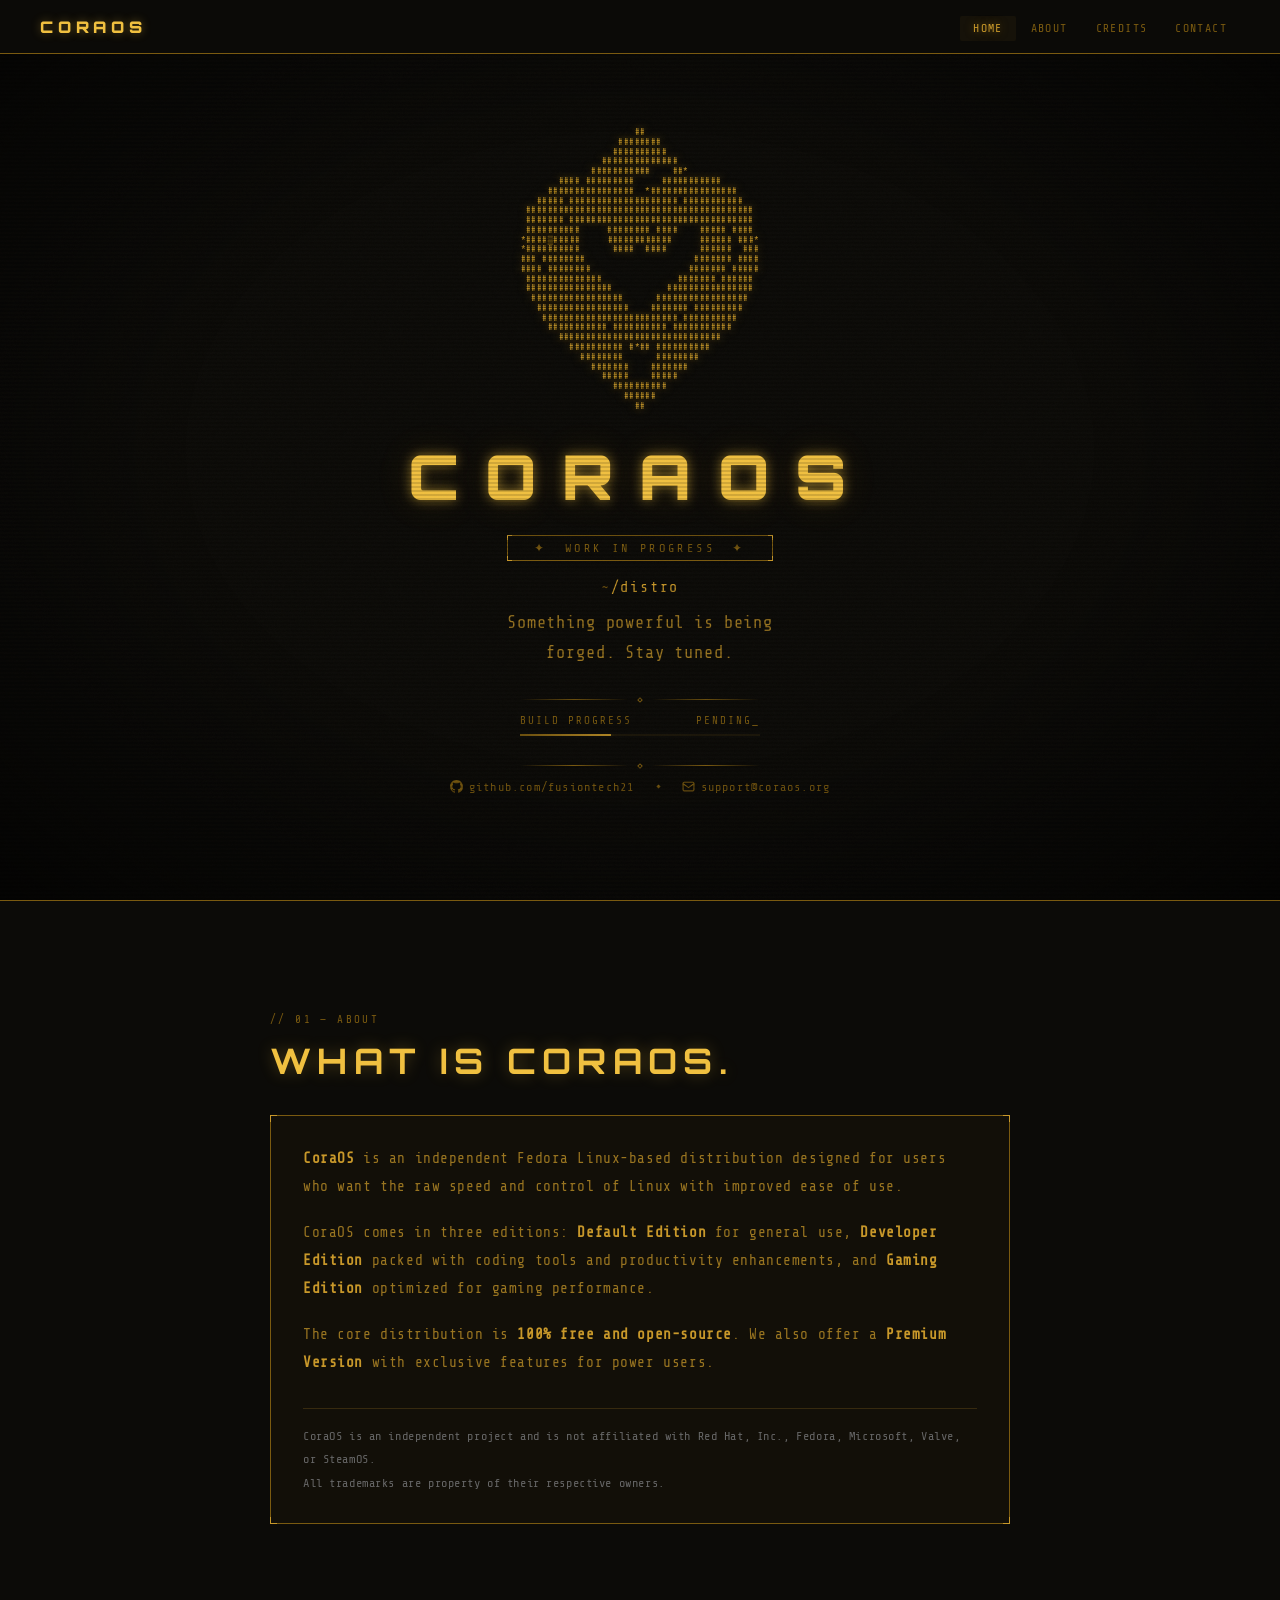
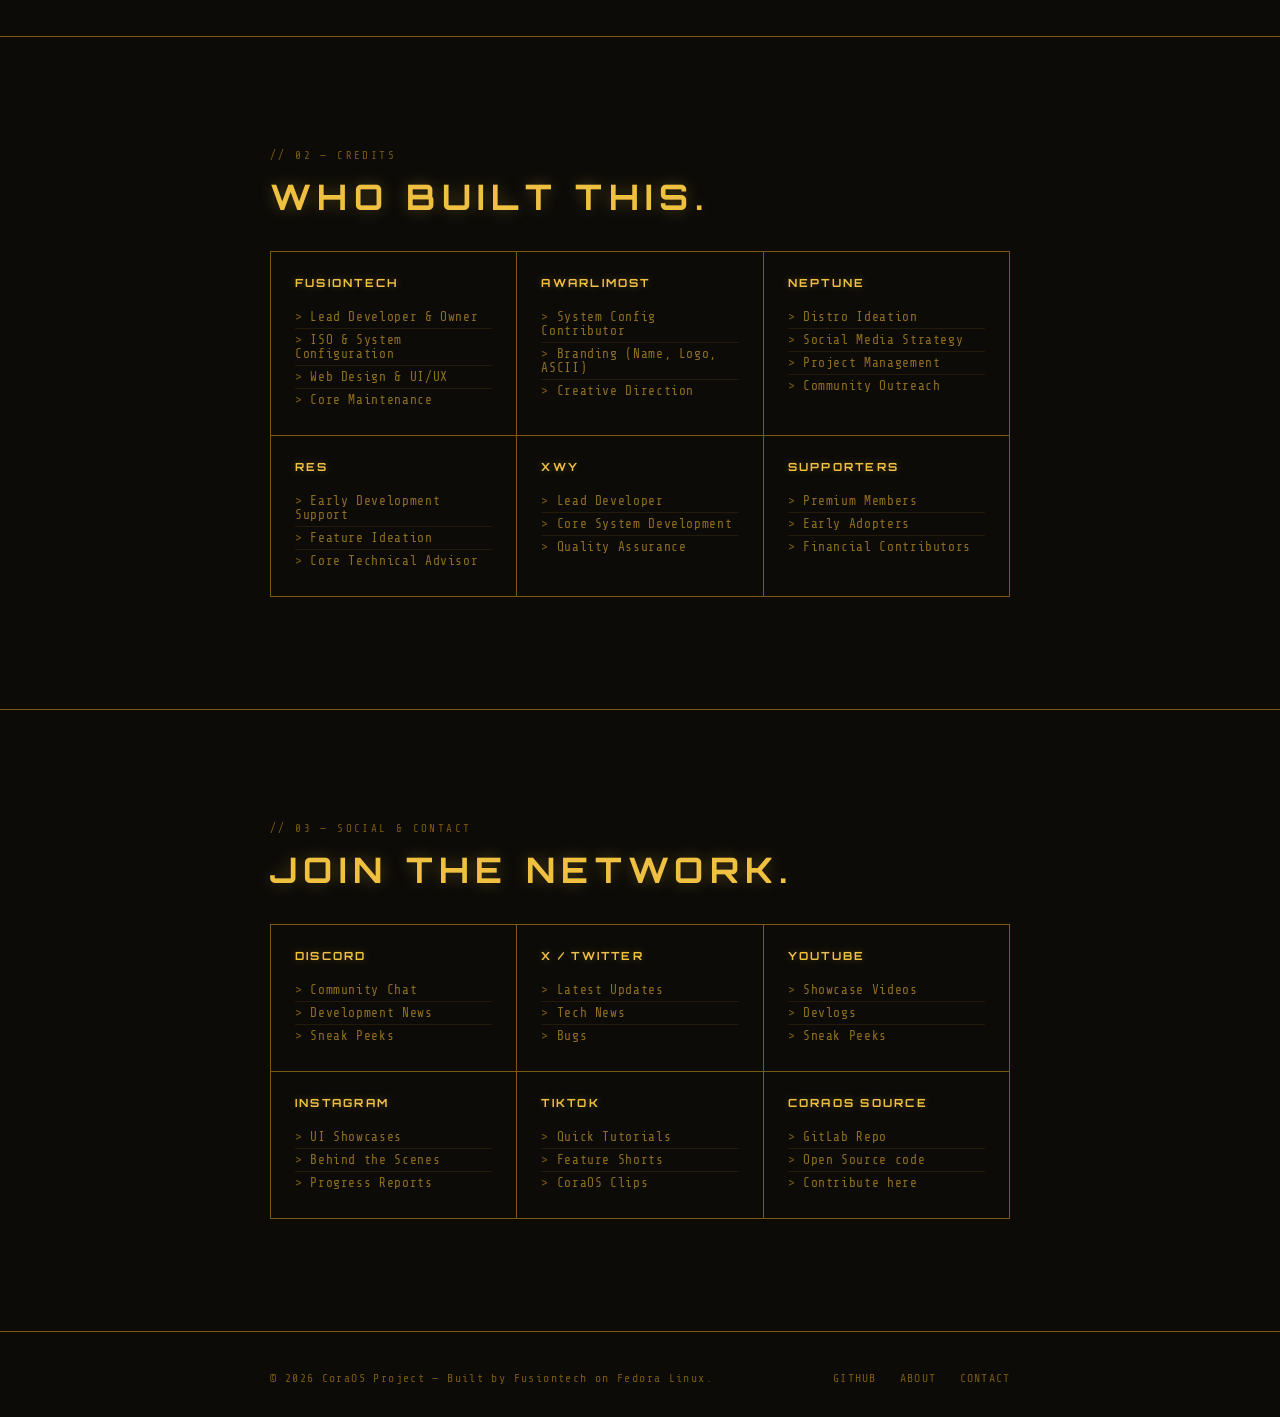
==== commit 82d21b7f: "Fixed about section" ====
--- a/index.html
+++ b/index.html
@@ -11,10 +11,10 @@
         <meta charset="UTF-8" />
         <meta name="viewport" content="width=device-width, initial-scale=1.0" />
         <meta name="keywords" content="CoraOS, Fedora Linux, Linux distribution, open source distro, developer Linux, gaming Linux">
-    <link   rel="canonical" href="https://coraos.org/" />
+        <link rel="canonical" href="https://coraos.org/" />
         <title>CoraOS — Fedora, but better.</title>
         <meta name="title" content="CoraOS by Fusiontech." />
-    <meta name="description" content="CoraOS - A powerful, user-friendly Fedora-based Linux distribution with Default, Developer and Gaming editions. Built for performance and ease of use.">
+        <meta name="description" content="CoraOS - A powerful, user-friendly Fedora-based Linux distribution with Default, Developer and Gaming editions. Built for performance and ease of use.">
 
         <meta property="og:type" content="website" />
         <meta property="og:url" content="https://coraos.org/" />
@@ -70,21 +70,15 @@
             /* Makes the card link behave like a container */
             .card-link {
                 text-decoration: none;
-                display: block; /* Makes it take up the full grid space */
+                display: block;
                 color: inherit;
             }
 
             .card-link:hover .gold-card {
-                background: rgba(
-                    200,
-                    152,
-                    42,
-                    0.12
-                ); /* Brighter highlight on hover */
+                background: rgba(200, 152, 42, 0.12);
                 cursor: pointer;
             }
 
-            /* Ensure the text inside doesn't change color unexpectedly */
             .card-link .gold-card li {
                 transition: color 0.2s;
             }
@@ -142,21 +136,11 @@
                 animation: noiseAnim 0.15s step-end infinite;
             }
             @keyframes noiseAnim {
-                0% {
-                    background-position: 0 0;
-                }
-                25% {
-                    background-position: -30px 15px;
-                }
-                50% {
-                    background-position: 15px -20px;
-                }
-                75% {
-                    background-position: -10px 25px;
-                }
-                100% {
-                    background-position: 20px -10px;
-                }
+                0% { background-position: 0 0; }
+                25% { background-position: -30px 15px; }
+                50% { background-position: 15px -20px; }
+                75% { background-position: -10px 25px; }
+                100% { background-position: 20px -10px; }
             }
 
             /* PARTICLES */
@@ -175,20 +159,10 @@
                 animation: floatUp var(--dur) var(--delay) infinite ease-in;
             }
             @keyframes floatUp {
-                0% {
-                    transform: translateY(0) translateX(0);
-                    opacity: 0;
-                }
-                10% {
-                    opacity: 0.35;
-                }
-                90% {
-                    opacity: 0.08;
-                }
-                100% {
-                    transform: translateY(-100vh) translateX(var(--drift));
-                    opacity: 0;
-                }
+                0% { transform: translateY(0) translateX(0); opacity: 0; }
+                10% { opacity: 0.35; }
+                90% { opacity: 0.08; }
+                100% { transform: translateY(-100vh) translateX(var(--drift)); opacity: 0; }
             }
 
             /* ── NAV ─────────────────────────────────────────── */
@@ -234,10 +208,7 @@
                 text-transform: uppercase;
                 padding: 6px 13px;
                 border-radius: 2px;
-                transition:
-                    color 0.2s,
-                    text-shadow 0.2s,
-                    background 0.2s;
+                transition: color 0.2s, text-shadow 0.2s, background 0.2s;
             }
             .nav-links a:hover,
             .nav-links a.active {
@@ -273,15 +244,9 @@
                 background: var(--gold);
                 transition: all 0.25s;
             }
-            .ham.open span:nth-child(1) {
-                transform: translateY(5px) rotate(45deg);
-            }
-            .ham.open span:nth-child(2) {
-                opacity: 0;
-            }
-            .ham.open span:nth-child(3) {
-                transform: translateY(-5px) rotate(-45deg);
-            }
+            .ham.open span:nth-child(1) { transform: translateY(5px) rotate(45deg); }
+            .ham.open span:nth-child(2) { opacity: 0; }
+            .ham.open span:nth-child(3) { transform: translateY(-5px) rotate(-45deg); }
 
             .mob-menu {
                 display: none;
@@ -295,9 +260,7 @@
                 gap: 6px;
                 padding: 2rem;
             }
-            .mob-menu.open {
-                display: flex;
-            }
+            .mob-menu.open { display: flex; }
             .mob-menu a {
                 width: 100%;
                 text-align: center;
@@ -368,26 +331,10 @@
                 border-color: var(--gold);
                 border-style: solid;
             }
-            .corner-box .c.tl {
-                top: -1px;
-                left: -1px;
-                border-width: 1px 0 0 1px;
-            }
-            .corner-box .c.tr {
-                top: -1px;
-                right: -1px;
-                border-width: 1px 1px 0 0;
-            }
-            .corner-box .c.bl {
-                bottom: -1px;
-                left: -1px;
-                border-width: 0 0 1px 1px;
-            }
-            .corner-box .c.br {
-                bottom: -1px;
-                right: -1px;
-                border-width: 0 1px 1px 0;
-            }
+            .corner-box .c.tl { top: -1px; left: -1px; border-width: 1px 0 0 1px; }
+            .corner-box .c.tr { top: -1px; right: -1px; border-width: 1px 1px 0 0; }
+            .corner-box .c.bl { bottom: -1px; left: -1px; border-width: 0 0 1px 1px; }
+            .corner-box .c.br { bottom: -1px; right: -1px; border-width: 0 1px 1px 0; }
 
             /* divider */
             .divider {
@@ -399,12 +346,7 @@
             .divider-line {
                 flex: 1;
                 height: 1px;
-                background: linear-gradient(
-                    to right,
-                    transparent,
-                    var(--gold-dim),
-                    transparent
-                );
+                background: linear-gradient(to right, transparent, var(--gold-dim), transparent);
             }
             .divider-dot {
                 width: 4px;
@@ -416,10 +358,7 @@
             /* grid for cards */
             .gold-grid {
                 display: grid;
-                grid-template-columns: repeat(
-                    auto-fit,
-                    minmax(min(220px, 100%), 1fr)
-                );
+                grid-template-columns: repeat(auto-fit, minmax(min(220px, 100%), 1fr));
                 gap: 1px;
                 border: 1px solid var(--gold-dim);
                 background: var(--gold-dim);
@@ -442,9 +381,7 @@
                 margin-bottom: 1rem;
                 text-shadow: 0 0 8px rgba(240, 192, 64, 0.3);
             }
-            .gold-card ul {
-                list-style: none;
-            }
+            .gold-card ul { list-style: none; }
             .gold-card li {
                 font-size: 0.8rem;
                 color: rgba(200, 152, 42, 0.7);
@@ -452,13 +389,8 @@
                 padding: 4px 0;
                 border-bottom: 1px solid rgba(122, 90, 16, 0.2);
             }
-            .gold-card li:last-child {
-                border-bottom: none;
-            }
-            .gold-card li::before {
-                content: "> ";
-                color: var(--gold-dim);
-            }
+            .gold-card li:last-child { border-bottom: none; }
+            .gold-card li::before { content: "> "; color: var(--gold-dim); }
             .gold-card a {
                 color: rgba(200, 152, 42, 0.7);
                 text-decoration: none;
@@ -470,18 +402,10 @@
             }
 
             /* section separators */
-            #about {
-                border-top: 1px solid var(--gold-dim);
-            }
-            #credits {
-                border-top: 1px solid var(--gold-dim);
-            }
-            #contact {
-                border-top: 1px solid var(--gold-dim);
-            }
-            footer {
-                border-top: 1px solid var(--gold-dim);
-            }
+            #about { border-top: 1px solid var(--gold-dim); }
+            #credits { border-top: 1px solid var(--gold-dim); }
+            #contact { border-top: 1px solid var(--gold-dim); }
+            footer { border-top: 1px solid var(--gold-dim); }
 
             /* ── HERO ────────────────────────────────────────── */
             #hero {
@@ -501,11 +425,7 @@
                 position: relative;
                 z-index: 10;
             }
-            @keyframes fadeIn {
-                to {
-                    opacity: 1;
-                }
-            }
+            @keyframes fadeIn { to { opacity: 1; } }
 
             #ascii {
                 font-family: "Share Tech Mono", monospace;
@@ -514,21 +434,14 @@
                 letter-spacing: 0.05em;
                 white-space: pre;
                 color: var(--gold);
-                text-shadow:
-                    0 0 8px rgba(240, 192, 64, 0.5),
-                    0 0 20px rgba(200, 152, 42, 0.25);
+                text-shadow: 0 0 8px rgba(240, 192, 64, 0.5), 0 0 20px rgba(200, 152, 42, 0.25);
                 margin-bottom: 26px;
                 user-select: none;
                 animation: subtlePulse 5s ease-in-out infinite;
             }
             @keyframes subtlePulse {
-                0%,
-                100% {
-                    opacity: 1;
-                }
-                50% {
-                    opacity: 0.88;
-                }
+                0%, 100% { opacity: 1; }
+                50% { opacity: 0.88; }
             }
 
             #title {
@@ -538,9 +451,7 @@
                 letter-spacing: 0.42em;
                 color: var(--gold-bright);
                 text-transform: uppercase;
-                text-shadow:
-                    0 0 12px rgba(240, 192, 64, 0.55),
-                    0 0 35px rgba(200, 152, 42, 0.2);
+                text-shadow: 0 0 12px rgba(240, 192, 64, 0.55), 0 0 35px rgba(200, 152, 42, 0.2);
                 margin-bottom: 20px;
                 opacity: 0;
                 animation: fadeUp 0.9s 0.5s ease forwards;
@@ -558,11 +469,7 @@
                 opacity: 0;
                 animation: fadeUp 0.7s 0.9s ease forwards;
             }
-            #badge::before,
-            #badge::after {
-                content: "✦";
-                margin: 0 8px;
-            }
+            #badge::before, #badge::after { content: "✦"; margin: 0 8px; }
             #badge .corner {
                 position: absolute;
                 width: 5px;
@@ -570,26 +477,10 @@
                 border-color: var(--gold);
                 border-style: solid;
             }
-            #badge .corner.tl {
-                top: -1px;
-                left: -1px;
-                border-width: 1px 0 0 1px;
-            }
-            #badge .corner.tr {
-                top: -1px;
-                right: -1px;
-                border-width: 1px 1px 0 0;
-            }
-            #badge .corner.bl {
-                bottom: -1px;
-                left: -1px;
-                border-width: 0 0 1px 1px;
-            }
-            #badge .corner.br {
-                bottom: -1px;
-                right: -1px;
-                border-width: 0 1px 1px 0;
-            }
+            #badge .corner.tl { top: -1px; left: -1px; border-width: 1px 0 0 1px; }
+            #badge .corner.tr { top: -1px; right: -1px; border-width: 1px 1px 0 0; }
+            #badge .corner.bl { bottom: -1px; left: -1px; border-width: 0 0 1px 1px; }
+            #badge .corner.br { bottom: -1px; right: -1px; border-width: 0 1px 1px 0; }
 
             #path {
                 font-size: 15px;
@@ -599,9 +490,7 @@
                 opacity: 0;
                 animation: fadeUp 0.7s 1.1s ease forwards;
             }
-            #path span {
-                color: var(--gold);
-            }
+            #path span { color: var(--gold); }
 
             #tagline {
                 font-size: clamp(14px, 1.8vw, 17px);
@@ -626,12 +515,7 @@
             .hero-divider-line {
                 flex: 1;
                 height: 1px;
-                background: linear-gradient(
-                    to right,
-                    transparent,
-                    var(--gold-dim),
-                    transparent
-                );
+                background: linear-gradient(to right, transparent, var(--gold-dim), transparent);
             }
             .hero-divider-dot {
                 width: 4px;
@@ -655,14 +539,8 @@
                 text-transform: uppercase;
                 margin-bottom: 7px;
             }
-            #progress-label span:last-child {
-                animation: blink 1.4s step-end infinite;
-            }
-            @keyframes blink {
-                50% {
-                    opacity: 0;
-                }
-            }
+            #progress-label span:last-child { animation: blink 1.4s step-end infinite; }
+            @keyframes blink { 50% { opacity: 0; } }
             #progress-track {
                 width: 100%;
                 height: 2px;
@@ -672,20 +550,12 @@
             }
             #progress-fill {
                 height: 100%;
-                background: linear-gradient(
-                    to right,
-                    var(--gold-dim),
-                    var(--gold)
-                );
+                background: linear-gradient(to right, var(--gold-dim), var(--gold));
                 box-shadow: 0 0 6px rgba(200, 152, 42, 0.5);
                 width: 0;
                 animation: fillBar 2.2s 2s ease forwards;
             }
-            @keyframes fillBar {
-                to {
-                    width: 38%;
-                }
-            }
+            @keyframes fillBar { to { width: 38%; } }
             #progress-track::after {
                 content: "";
                 position: absolute;
@@ -693,21 +563,12 @@
                 left: -60%;
                 width: 50%;
                 height: 100%;
-                background: linear-gradient(
-                    to right,
-                    transparent,
-                    rgba(255, 255, 255, 0.25),
-                    transparent
-                );
+                background: linear-gradient(to right, transparent, rgba(255, 255, 255, 0.25), transparent);
                 animation: shimmer 2.5s 3.2s ease-in-out infinite;
             }
             @keyframes shimmer {
-                0% {
-                    left: -60%;
-                }
-                100% {
-                    left: 120%;
-                }
+                0% { left: -60%; }
+                100% { left: 120%; }
             }
 
             #links {
@@ -727,9 +588,7 @@
                 display: flex;
                 align-items: center;
                 gap: 6px;
-                transition:
-                    color 0.2s,
-                    text-shadow 0.2s;
+                transition: color 0.2s, text-shadow 0.2s;
             }
             #links a:hover {
                 color: var(--gold);
@@ -743,14 +602,8 @@
             }
 
             @keyframes fadeUp {
-                0% {
-                    opacity: 0;
-                    transform: translateY(8px);
-                }
-                100% {
-                    opacity: 1;
-                    transform: translateY(0);
-                }
+                0% { opacity: 0; transform: translateY(8px); }
+                100% { opacity: 1; transform: translateY(0); }
             }
 
             /* ── ABOUT PROSE ─────────────────────────────────── */
@@ -760,15 +613,9 @@
                 line-height: 1.95;
                 letter-spacing: 0.04em;
             }
-            .about-text p {
-                margin-bottom: 1.1rem;
-            }
-            .about-text p:last-child {
-                margin-bottom: 0;
-            }
-            .about-text strong {
-                color: var(--gold);
-            }
+            .about-text p { margin-bottom: 1.1rem; }
+            .about-text p:last-child { margin-bottom: 0; }
+            .about-text strong { color: var(--gold); }
 
             /* ── FOOTER ──────────────────────────────────────── */
             footer .sec-inner {
@@ -797,20 +644,15 @@
                 text-transform: uppercase;
                 transition: color 0.2s;
             }
-            .footer-links a:hover {
-                color: var(--gold);
-            }
+            .footer-links a:hover { color: var(--gold); }
 
             /* ── RESPONSIVE ──────────────────────────────────── */
             @media (max-width: 600px) {
-                .nav-links {
-                    display: none;
-                }
-                .ham {
-                    display: flex;
-                }
+                .nav-links { display: none; }
+                .ham { display: flex; }
             }
         </style>
+        <meta name="robots" content="index, follow">
     </head>
     <body>
         <div id="noise"></div>
@@ -825,6 +667,11 @@
                 <li><a href="#credits">Credits</a></li>
                 <li><a href="#contact">Contact</a></li>
             </ul>
+            <button class="ham" id="ham" aria-label="Toggle navigation menu">
+                <span></span>
+                <span></span>
+                <span></span>
+            </button>
         </nav>
 
         <div class="mob-menu" id="mobMenu">
@@ -867,8 +714,7 @@
                            #####    #####
                              ##########
                                ######
-                                 ##                                 </pre
-                >
+                                 ##                                 </pre>
 
                 <div id="title">CoraOS</div>
 
@@ -909,31 +755,15 @@
                 </div>
 
                 <div id="links">
-                    <a href="https://github.com/fusiontech21" target="_blank">
-                        <svg
-                            width="13"
-                            height="13"
-                            viewBox="0 0 24 24"
-                            fill="currentColor"
-                        >
-                            <path
-                                d="M12 0C5.37 0 0 5.37 0 12c0 5.31 3.435 9.795 8.205 11.385.6.105.825-.255.825-.57 0-.285-.015-1.23-.015-2.235-3.015.555-3.795-.735-4.035-1.41-.135-.345-.72-1.41-1.23-1.695-.42-.225-1.02-.78-.015-.795.945-.015 1.62.87 1.845 1.23 1.08 1.815 2.805 1.305 3.495.99.105-.78.42-1.305.765-1.605-2.67-.3-5.46-1.335-5.46-5.925 0-1.305.465-2.385 1.23-3.225-.12-.3-.54-1.53.12-3.18 0 0 1.005-.315 3.3 1.23.96-.27 1.98-.405 3-.405s2.04.135 3 .405c2.295-1.56 3.3-1.23 3.3-1.23.66 1.65.24 2.88.12 3.18.765.84 1.23 1.905 1.23 3.225 0 4.605-2.805 5.625-5.475 5.925.435.375.81 1.095.81 2.22 0 1.605-.015 2.895-.015 3.3 0 .315.225.69.825.57A12.02 12.02 0 0 0 24 12c0-6.63-5.37-12-12-12z"
-                            />
+                    <a href="https://github.com/fusiontech21" target="_blank" rel="noopener noreferrer">
+                        <svg width="13" height="13" viewBox="0 0 24 24" fill="currentColor">
+                            <path d="M12 0C5.37 0 0 5.37 0 12c0 5.31 3.435 9.795 8.205 11.385.6.105.825-.255.825-.57 0-.285-.015-1.23-.015-2.235-3.015.555-3.795-.735-4.035-1.41-.135-.345-.72-1.41-1.23-1.695-.42-.225-1.02-.78-.015-.795.945-.015 1.62.87 1.845 1.23 1.08 1.815 2.805 1.305 3.495.99.105-.78.42-1.305.765-1.605-2.67-.3-5.46-1.335-5.46-5.925 0-1.305.465-2.385 1.23-3.225-.12-.3-.54-1.53.12-3.18 0 0 1.005-.315 3.3 1.23.96-.27 1.98-.405 3-.405s2.04.135 3 .405c2.295-1.56 3.3-1.23 3.3-1.23.66 1.65.24 2.88.12 3.18.765.84 1.23 1.905 1.23 3.225 0 4.605-2.805 5.625-5.475 5.925.435.375.81 1.095.81 2.22 0 1.605-.015 2.895-.015 3.3 0 .315.225.69.825.57A12.02 12.02 0 0 0 24 12c0-6.63-5.37-12-12-12z"/>
                         </svg>
                         github.com/fusiontech21
                     </a>
                     <div class="links-sep"></div>
                     <a href="mailto:support@coraos.org">
-                        <svg
-                            width="13"
-                            height="13"
-                            viewBox="0 0 24 24"
-                            fill="none"
-                            stroke="currentColor"
-                            stroke-width="2"
-                            stroke-linecap="round"
-                            stroke-linejoin="round"
-                        >
+                        <svg width="13" height="13" viewBox="0 0 24 24" fill="none" stroke="currentColor" stroke-width="2" stroke-linecap="round" stroke-linejoin="round">
                             <rect x="2" y="4" width="20" height="16" rx="2" />
                             <path d="M2 7l10 7 10-7" />
                         </svg>
@@ -944,31 +774,43 @@
         </section>
 
         <!-- ── ABOUT ─────────────────────────────────────────── -->
-            <div class="about-text">
-        <p>
-            <strong>CoraOS</strong> is an independent Fedora Linux-based 
-            distribution designed for users who want the raw speed and control 
-            of Linux with improved ease of use.
-        </p>
-        <p>
-            CoraOS comes in three editions:
-            <strong>Default Edition</strong> for general use, 
-            <strong>Developer Edition</strong> packed with coding tools and 
-            productivity enhancements, and 
-            <strong>Gaming Edition</strong> optimized for gaming performance.
-        </p>
-        <p>
-            The core distribution is <strong>100% free and open-source</strong>. 
-            We also offer a <strong>Premium Version</strong> with exclusive 
-            features for power users.
-        </p>
-
-        <!-- Disclaimer -->
-        <p style="font-size: 0.75rem; color: #666; margin-top: 2rem; border-top: 1px solid rgba(200,152,42,0.2); padding-top: 1rem;">
-            CoraOS is an independent project and is not affiliated with Red Hat, Inc., Fedora, Microsoft, Valve, or SteamOS.<br>
-            All trademarks are property of their respective owners.
-        </p>
-    </div>
+        <section id="about">
+            <div class="sec-inner">
+                <span class="sec-label">// 01 — about</span>
+                <h2 class="sec-title">What is CoraOS.</h2>
+                <div class="corner-box">
+                    <span class="c tl"></span>
+                    <span class="c tr"></span>
+                    <span class="c bl"></span>
+                    <span class="c br"></span>
+                    <div class="about-text">
+                        <p>
+                            <strong>CoraOS</strong> is an independent Fedora Linux-based 
+                            distribution designed for users who want the raw speed and control 
+                            of Linux with improved ease of use.
+                        </p>
+                        <p>
+                            CoraOS comes in three editions:
+                            <strong>Default Edition</strong> for general use, 
+                            <strong>Developer Edition</strong> packed with coding tools and 
+                            productivity enhancements, and 
+                            <strong>Gaming Edition</strong> optimized for gaming performance.
+                        </p>
+                        <p>
+                            The core distribution is <strong>100% free and open-source</strong>. 
+                            We also offer a <strong>Premium Version</strong> with exclusive 
+                            features for power users.
+                        </p>
+
+                        <!-- Disclaimer -->
+                        <p style="font-size: 0.75rem; color: #666; margin-top: 2rem; border-top: 1px solid rgba(200,152,42,0.2); padding-top: 1rem;">
+                            CoraOS is an independent project and is not affiliated with Red Hat, Inc., Fedora, Microsoft, Valve, or SteamOS.<br>
+                            All trademarks are property of their respective owners.
+                        </p>
+                    </div>
+                </div>
+            </div>
+        </section>
 
         <!-- ── CREDITS ─────────────────────────────────────────── -->
         <section id="credits">
@@ -1036,11 +878,7 @@
                 <span class="sec-label">// 03 — social & contact</span>
                 <h2 class="sec-title">Join the Network.</h2>
                 <div class="gold-grid">
-                    <a
-                        href="https://discord.gg/A2X459WfFj"
-                        target="_blank"
-                        class="card-link"
-                    >
+                    <a href="https://discord.gg/A2X459WfFj" target="_blank" rel="noopener noreferrer" class="card-link">
                         <div class="gold-card">
                             <h4>Discord</h4>
                             <ul>
@@ -1051,11 +889,7 @@
                         </div>
                     </a>
 
-                    <a
-                        href="https://x.com/Cora_Distro"
-                        target="_blank"
-                        class="card-link"
-                    >
+                    <a href="https://x.com/Cora_Distro" target="_blank" rel="noopener noreferrer" class="card-link">
                         <div class="gold-card">
                             <h4>X / Twitter</h4>
                             <ul>
@@ -1066,11 +900,7 @@
                         </div>
                     </a>
 
-                    <a
-                        href="www.youtube.com/@FusionTech-org"
-                        target="_blank"
-                        class="card-link"
-                    >
+                    <a href="https://www.youtube.com/@FusionTech-org" target="_blank" rel="noopener noreferrer" class="card-link">
                         <div class="gold-card">
                             <h4>YouTube</h4>
                             <ul>
@@ -1081,11 +911,7 @@
                         </div>
                     </a>
 
-                    <a
-                        href="https://www.instagram.com/coraos2026"
-                        target="_blank"
-                        class="card-link"
-                    >
+                    <a href="https://www.instagram.com/coraos2026" target="_blank" rel="noopener noreferrer" class="card-link">
                         <div class="gold-card">
                             <h4>Instagram</h4>
                             <ul>
@@ -1096,11 +922,7 @@
                         </div>
                     </a>
 
-                    <a
-                        href="https://www.tiktok.com/@cora_distro"
-                        target="_blank"
-                        class="card-link"
-                    >
+                    <a href="https://www.tiktok.com/@cora_distro" target="_blank" rel="noopener noreferrer" class="card-link">
                         <div class="gold-card">
                             <h4>TikTok</h4>
                             <ul>
@@ -1111,11 +933,7 @@
                         </div>
                     </a>
 
-                    <a
-                        href="https://gitlab.com/FusionTech3/coraos"
-                        target="_blank"
-                        class="card-link"
-                    >
+                    <a href="https://gitlab.com/FusionTech3/coraos" target="_blank" rel="noopener noreferrer" class="card-link">
                         <div class="gold-card">
                             <h4>CoraOS Source</h4>
                             <ul>
@@ -1134,12 +952,9 @@
             <div class="sec-inner">
                 <span class="footer-copy"
                     >&copy; 2026 CoraOS Project — Built by Fusiontech on Fedora
-                    Linux.</span
-                >
+                    Linux.</span>
                 <div class="footer-links">
-                    <a href="https://github.com/fusiontech21" target="_blank"
-                        >GitHub</a
-                    >
+                    <a href="https://github.com/fusiontech21" target="_blank" rel="noopener noreferrer">GitHub</a>
                     <a href="#about">About</a>
                     <a href="#contact">Contact</a>
                 </div>
@@ -1147,57 +962,50 @@
         </footer>
 
         <script>
-            // Particles — identical to original
+            // Particles
             const container = document.getElementById("particles");
             for (let i = 0; i < 28; i++) {
                 const p = document.createElement("div");
                 p.className = "particle";
                 p.style.cssText = `
-      left: ${Math.random() * 100}%;
-      bottom: ${Math.random() * -20}px;
-      --dur: ${9 + Math.random() * 14}s;
-      --delay: ${-Math.random() * 20}s;
-      --drift: ${(Math.random() - 0.5) * 50}px;
-      width: ${1 + Math.random() * 1.2}px;
-      height: ${1 + Math.random() * 1.2}px;
-    `;
+                    left: ${Math.random() * 100}%;
+                    bottom: ${Math.random() * -20}px;
+                    --dur: ${9 + Math.random() * 14}s;
+                    --delay: ${-Math.random() * 20}s;
+                    --drift: ${(Math.random() - 0.5) * 50}px;
+                    width: ${1 + Math.random() * 1.2}px;
+                    height: ${1 + Math.random() * 1.2}px;
+                `;
                 container.appendChild(p);
             }
 
-            // ASCII flicker — identical to original
+            // ASCII flicker
             const ascii = document.getElementById("ascii");
             const original = ascii.textContent;
             const chars = "#*░▒";
             setInterval(() => {
                 if (Math.random() > 0.5) return;
                 const arr = original.split("");
-                const pos = arr.reduce(
-                    (a, c, i) => (c === "#" ? [...a, i] : a),
-                    [],
-                );
+                const pos = arr.reduce((a, c, i) => (c === "#" ? [...a, i] : a), []);
                 const pick = pos[Math.floor(Math.random() * pos.length)];
                 if (pick !== undefined) {
                     arr[pick] = chars[Math.floor(Math.random() * chars.length)];
                     ascii.textContent = arr.join("");
-                    setTimeout(() => {
-                        ascii.textContent = original;
-                    }, 80);
+                    setTimeout(() => { ascii.textContent = original; }, 80);
                 }
             }, 200);
 
-            // Hamburger
+            // Hamburger menu
             const ham = document.getElementById("ham");
             const mobMenu = document.getElementById("mobMenu");
             ham.addEventListener("click", () => {
                 ham.classList.toggle("open");
                 mobMenu.classList.toggle("open");
-                document.body.style.overflow = mobMenu.classList.contains(
-                    "open",
-                )
-                    ? "hidden"
-                    : "";
+                document.body.style.overflow = mobMenu.classList.contains("open") ? "hidden" : "";
             });
-            function closeMob() {
+
+            // Global close function for inline onclick handlers
+            window.closeMob = function() {
                 ham.classList.remove("open");
                 mobMenu.classList.remove("open");
                 document.body.style.overflow = "";
@@ -1213,15 +1021,14 @@
                             links.forEach((a) =>
                                 a.classList.toggle(
                                     "active",
-                                    a.getAttribute("href") ===
-                                        "#" + e.target.id,
-                                ),
+                                    a.getAttribute("href") === "#" + e.target.id
+                                )
                             );
                     });
                 },
-                { threshold: 0.4 },
+                { threshold: 0.4 }
             );
             secs.forEach((s) => io.observe(s));
         </script>
     </body>
-</html>
+</html>
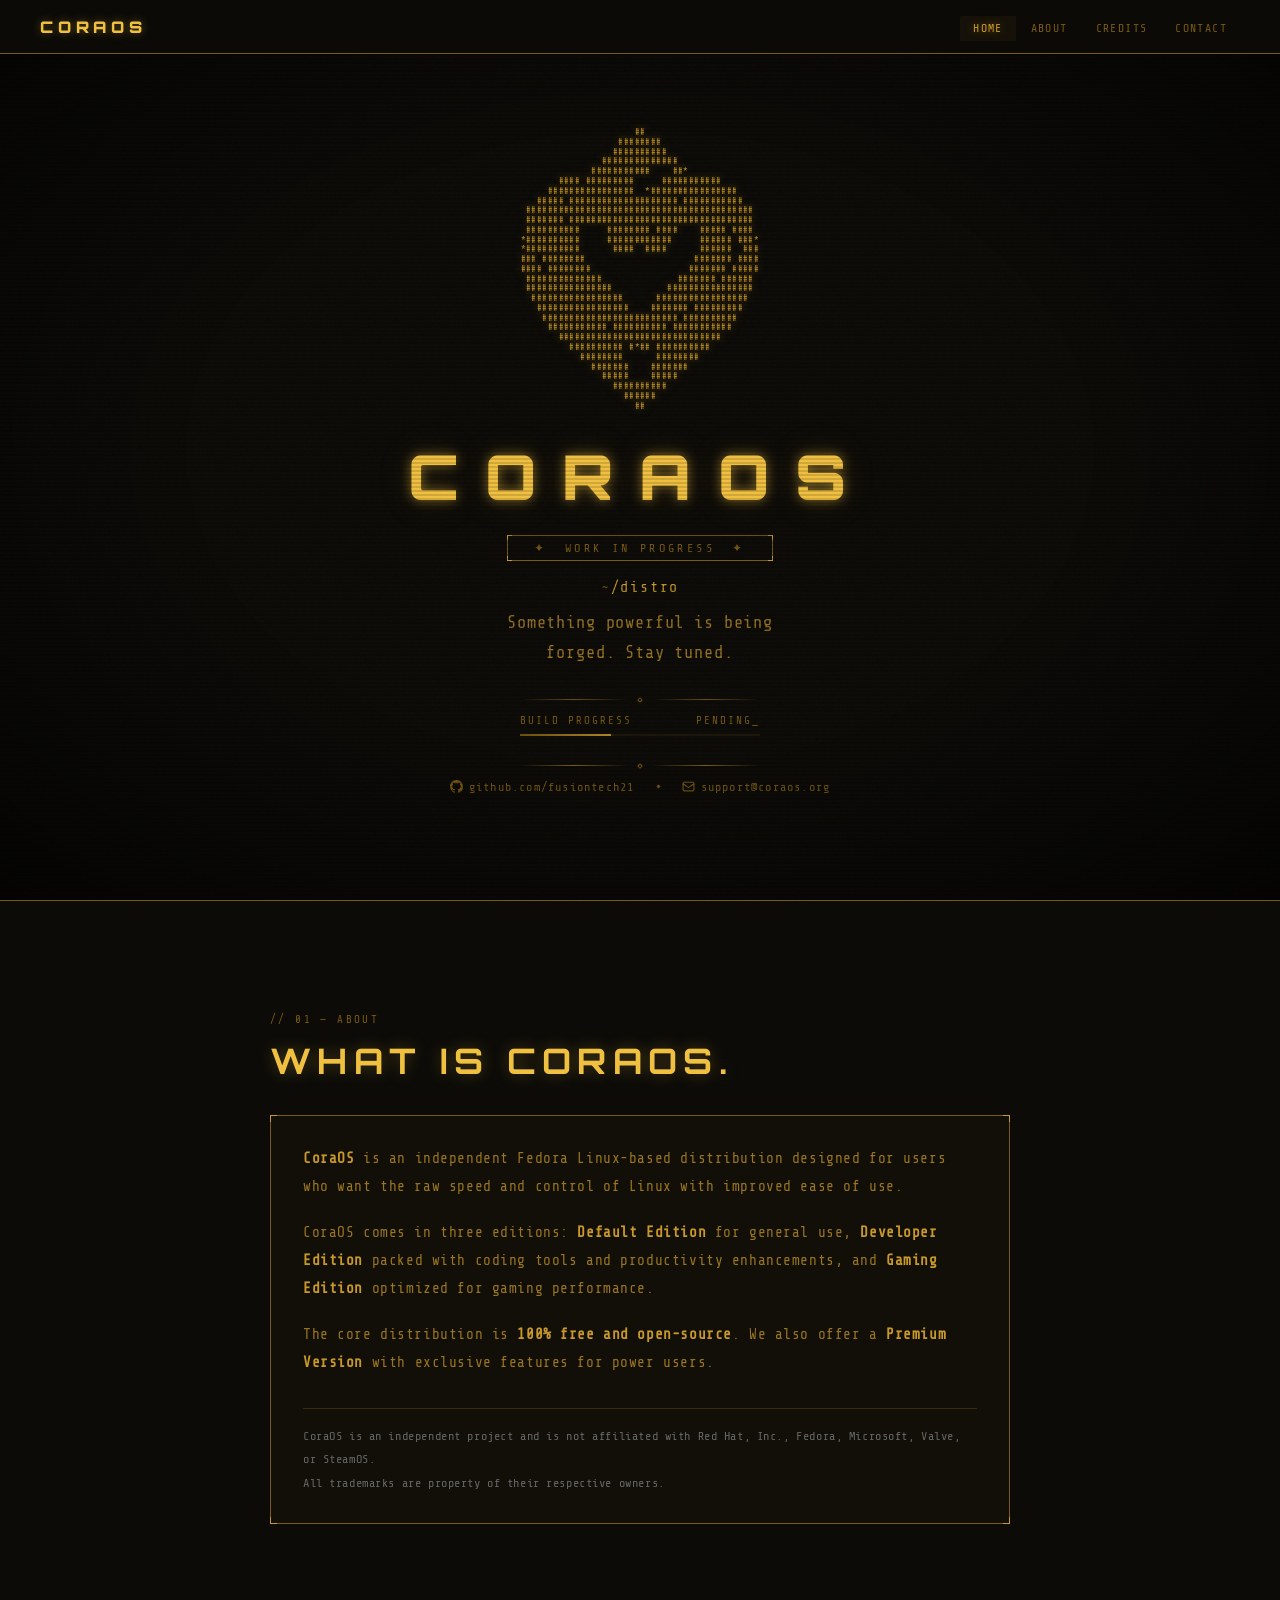
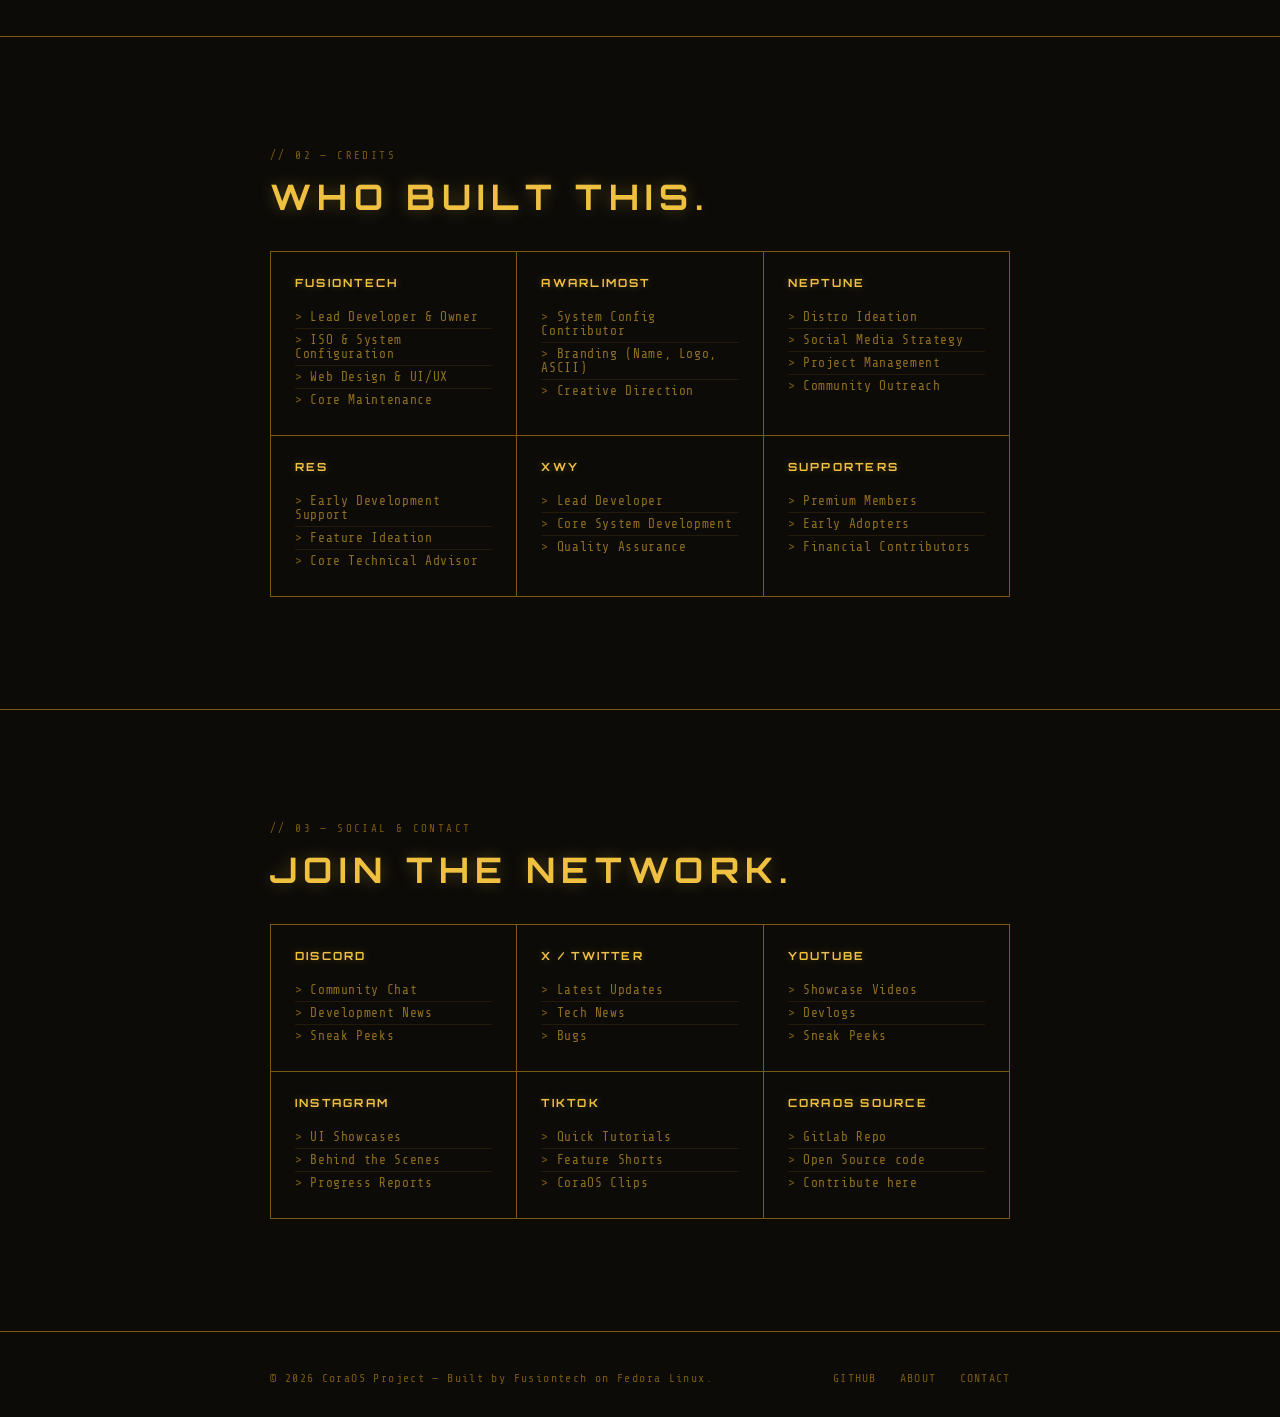
==== commit 9cfe5e47: "changed tittle" ====
--- a/index.html
+++ b/index.html
@@ -12,7 +12,7 @@
         <meta name="viewport" content="width=device-width, initial-scale=1.0" />
         <meta name="keywords" content="CoraOS, Fedora Linux, Linux distribution, open source distro, developer Linux, gaming Linux">
         <link rel="canonical" href="https://coraos.org/" />
-        <title>CoraOS — Fedora, but better.</title>
+        <title>CoraOS — By FusionTech.</title>
         <meta name="title" content="CoraOS by Fusiontech." />
         <meta name="description" content="CoraOS - A powerful, user-friendly Fedora-based Linux distribution with Default, Developer and Gaming editions. Built for performance and ease of use.">
 
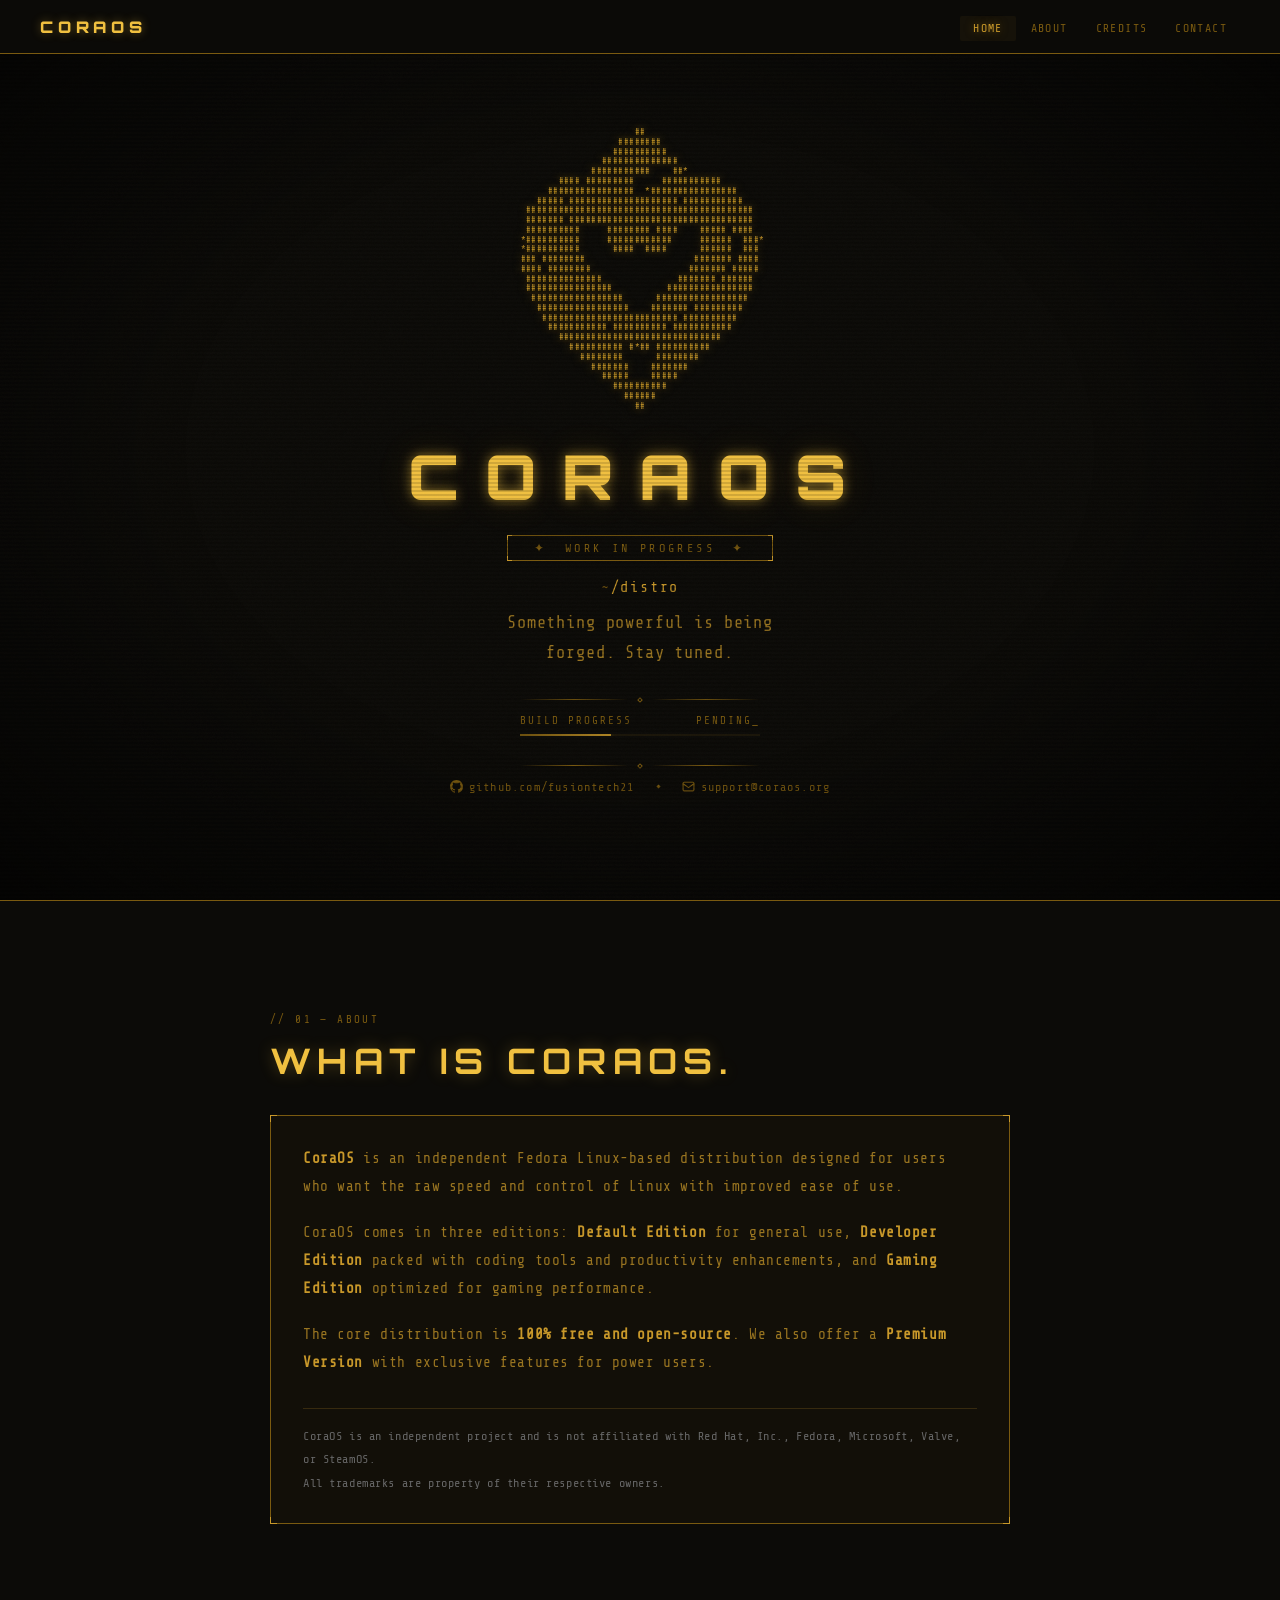
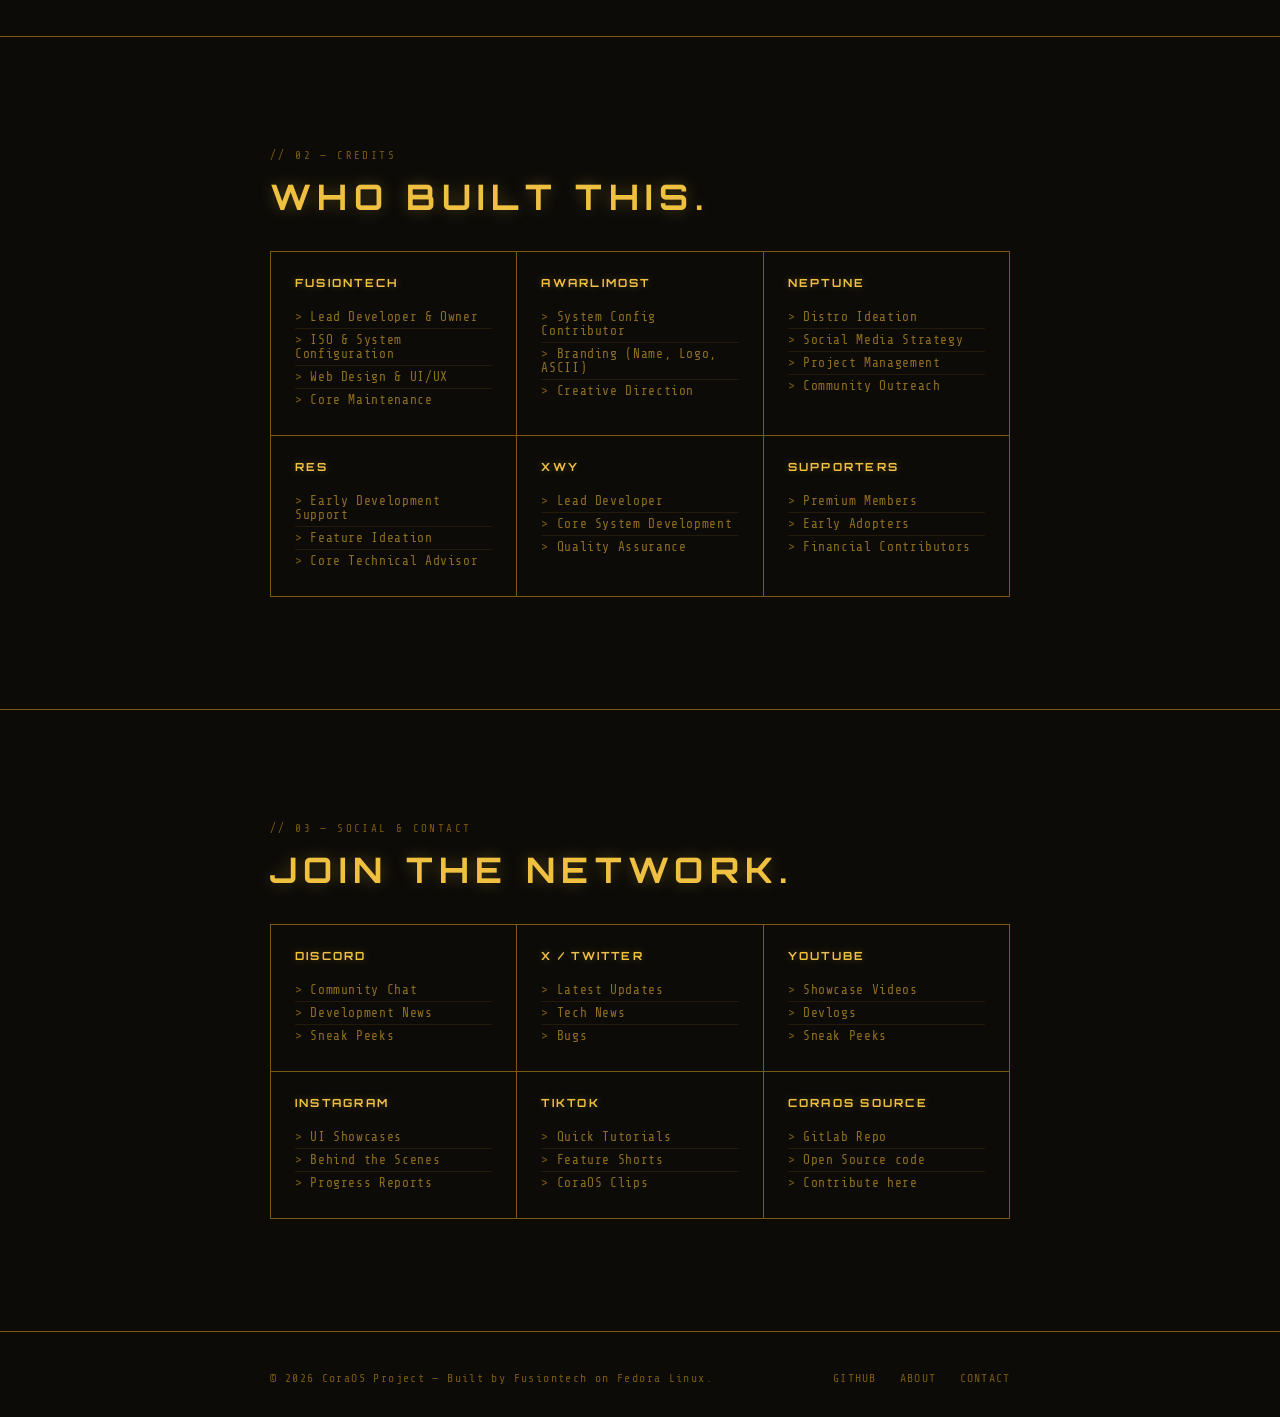
==== commit 963afe12: "sa" ====
--- a/index.html
+++ b/index.html
@@ -10,11 +10,17 @@
         <link rel="shortcut icon" href="https://www.coraos.org/favicon.ico" />
         <meta charset="UTF-8" />
         <meta name="viewport" content="width=device-width, initial-scale=1.0" />
-        <meta name="keywords" content="CoraOS, Fedora Linux, Linux distribution, open source distro, developer Linux, gaming Linux">
+        <meta
+            name="keywords"
+            content="CoraOS, Fedora Linux, Linux distribution, open source distro, developer Linux, gaming Linux"
+        />
         <link rel="canonical" href="https://coraos.org/" />
         <title>CoraOS — By FusionTech.</title>
         <meta name="title" content="CoraOS by Fusiontech." />
-        <meta name="description" content="CoraOS - A powerful, user-friendly Fedora-based Linux distribution with Default, Developer and Gaming editions. Built for performance and ease of use.">
+        <meta
+            name="description"
+            content="CoraOS - A powerful, user-friendly Fedora-based Linux distribution with Default, Developer and Gaming editions. Built for performance and ease of use."
+        />
 
         <meta property="og:type" content="website" />
         <meta property="og:url" content="https://coraos.org/" />
@@ -23,13 +29,7 @@
             property="og:description"
             content="CoraOS - A powerful, user-friendly Fedora-based Linux distribution with Default, Developer and Gaming editions. Built for performance and ease of use."
         />
-
-        <meta
-            property="og:image"
-            content="https://coraos.org/embedbanner.png"
-        />
-
-        <meta name="theme-color" content="#c8982a" />
+        <meta property="og:image" content="https://coraos.org/embedbanner.png" />
 
         <meta property="twitter:card" content="summary_large_image" />
         <meta property="twitter:url" content="https://coraos.org/" />
@@ -42,993 +42,31 @@
             property="twitter:image"
             content="https://coraos.org/embedbanner.png"
         />
+
+        <meta name="theme-color" content="#c8982a" />
+
         <link rel="preconnect" href="https://fonts.googleapis.com" />
         <link
             href="https://fonts.googleapis.com/css2?family=Share+Tech+Mono&family=Orbitron:wght@400;700;900&display=swap"
             rel="stylesheet"
         />
-        <style>
-            *,
-            *::before,
-            *::after {
-                box-sizing: border-box;
-                margin: 0;
-                padding: 0;
-            }
 
-            :root {
-                --gold: #c8982a;
-                --gold-bright: #f0c040;
-                --gold-dim: #7a5a10;
-                --bg: #0c0b08;
-            }
+        <meta name="robots" content="index, follow" />
 
-            html {
-                scroll-behavior: smooth;
-            }
-
-            /* Makes the card link behave like a container */
-            .card-link {
-                text-decoration: none;
-                display: block;
-                color: inherit;
-            }
-
-            .card-link:hover .gold-card {
-                background: rgba(200, 152, 42, 0.12);
-                cursor: pointer;
-            }
-
-            .card-link .gold-card li {
-                transition: color 0.2s;
-            }
-
-            .card-link:hover .gold-card li {
-                color: var(--gold-bright);
-            }
-
-            body {
-                background: var(--bg);
-                color: var(--gold);
-                font-family: "Share Tech Mono", monospace;
-                overflow-x: hidden;
-            }
-
-            /* SCANLINES */
-            body::before {
-                content: "";
-                position: fixed;
-                inset: 0;
-                z-index: 200;
-                pointer-events: none;
-                background: repeating-linear-gradient(
-                    to bottom,
-                    transparent 0px,
-                    transparent 2px,
-                    rgba(0, 0, 0, 0.13) 2px,
-                    rgba(0, 0, 0, 0.13) 4px
-                );
-            }
-
-            /* VIGNETTE */
-            body::after {
-                content: "";
-                position: fixed;
-                inset: 0;
-                z-index: 199;
-                pointer-events: none;
-                background: radial-gradient(
-                    ellipse at center,
-                    transparent 50%,
-                    rgba(0, 0, 0, 0.65) 100%
-                );
-            }
-
-            /* NOISE */
-            #noise {
-                position: fixed;
-                inset: 0;
-                z-index: 198;
-                pointer-events: none;
-                opacity: 0.025;
-                background-image: url("data:image/svg+xml,%3Csvg viewBox='0 0 256 256' xmlns='http://www.w3.org/2000/svg'%3E%3Cfilter id='n'%3E%3CfeTurbulence type='fractalNoise' baseFrequency='0.9' numOctaves='4' stitchTiles='stitch'/%3E%3C/filter%3E%3Crect width='100%25' height='100%25' filter='url(%23n)'/%3E%3C/svg%3E");
-                background-size: 128px 128px;
-                animation: noiseAnim 0.15s step-end infinite;
-            }
-            @keyframes noiseAnim {
-                0% { background-position: 0 0; }
-                25% { background-position: -30px 15px; }
-                50% { background-position: 15px -20px; }
-                75% { background-position: -10px 25px; }
-                100% { background-position: 20px -10px; }
-            }
-
-            /* PARTICLES */
-            #particles {
-                position: fixed;
-                inset: 0;
-                pointer-events: none;
-                overflow: hidden;
-                z-index: 1;
-            }
-            .particle {
-                position: absolute;
-                border-radius: 50%;
-                background: var(--gold);
-                opacity: 0;
-                animation: floatUp var(--dur) var(--delay) infinite ease-in;
-            }
-            @keyframes floatUp {
-                0% { transform: translateY(0) translateX(0); opacity: 0; }
-                10% { opacity: 0.35; }
-                90% { opacity: 0.08; }
-                100% { transform: translateY(-100vh) translateX(var(--drift)); opacity: 0; }
-            }
-
-            /* ── NAV ─────────────────────────────────────────── */
-            nav {
-                position: fixed;
-                top: 0;
-                left: 0;
-                right: 0;
-                z-index: 300;
-                display: flex;
-                align-items: center;
-                justify-content: space-between;
-                padding: 0 clamp(1rem, 4vw, 2.5rem);
-                height: 54px;
-                background: rgba(12, 11, 8, 0.92);
-                backdrop-filter: blur(10px);
-                border-bottom: 1px solid var(--gold-dim);
-            }
-
-            .nav-logo {
-                font-family: "Orbitron", monospace;
-                font-weight: 900;
-                font-size: 1rem;
-                letter-spacing: 0.3em;
-                color: var(--gold-bright);
-                text-decoration: none;
-                text-transform: uppercase;
-                text-shadow: 0 0 10px rgba(240, 192, 64, 0.4);
-            }
-
-            .nav-links {
-                display: flex;
-                align-items: center;
-                gap: 2px;
-                list-style: none;
-            }
-            .nav-links a {
-                font-family: "Share Tech Mono", monospace;
-                font-size: 0.72rem;
-                letter-spacing: 0.12em;
-                color: var(--gold-dim);
-                text-decoration: none;
-                text-transform: uppercase;
-                padding: 6px 13px;
-                border-radius: 2px;
-                transition: color 0.2s, text-shadow 0.2s, background 0.2s;
-            }
-            .nav-links a:hover,
-            .nav-links a.active {
-                color: var(--gold);
-                text-shadow: 0 0 8px rgba(200, 152, 42, 0.5);
-                background: rgba(200, 152, 42, 0.06);
-            }
-            .nav-links .nav-cta a {
-                border: 1px solid var(--gold-dim);
-                color: var(--gold);
-                padding: 5px 14px;
-            }
-            .nav-links .nav-cta a:hover {
-                border-color: var(--gold);
-                background: rgba(200, 152, 42, 0.1);
-                text-shadow: 0 0 10px rgba(200, 152, 42, 0.5);
-            }
-
-            /* hamburger */
-            .ham {
-                display: none;
-                flex-direction: column;
-                gap: 4px;
-                background: none;
-                border: none;
-                cursor: pointer;
-                padding: 4px;
-            }
-            .ham span {
-                display: block;
-                width: 20px;
-                height: 1px;
-                background: var(--gold);
-                transition: all 0.25s;
-            }
-            .ham.open span:nth-child(1) { transform: translateY(5px) rotate(45deg); }
-            .ham.open span:nth-child(2) { opacity: 0; }
-            .ham.open span:nth-child(3) { transform: translateY(-5px) rotate(-45deg); }
-
-            .mob-menu {
-                display: none;
-                position: fixed;
-                inset: 0;
-                z-index: 299;
-                background: rgba(12, 11, 8, 0.97);
-                flex-direction: column;
-                align-items: center;
-                justify-content: center;
-                gap: 6px;
-                padding: 2rem;
-            }
-            .mob-menu.open { display: flex; }
-            .mob-menu a {
-                width: 100%;
-                text-align: center;
-                padding: 13px;
-                font-family: "Share Tech Mono", monospace;
-                font-size: 0.85rem;
-                letter-spacing: 0.2em;
-                text-transform: uppercase;
-                color: var(--gold-dim);
-                text-decoration: none;
-                border: 1px solid var(--gold-dim);
-                border-radius: 2px;
-                transition: all 0.2s;
-            }
-            .mob-menu a:hover {
-                color: var(--gold);
-                border-color: var(--gold);
-                text-shadow: 0 0 8px rgba(200, 152, 42, 0.4);
-            }
-            .mob-menu .mcta {
-                color: var(--gold);
-                border-color: var(--gold);
-            }
-
-            /* ── SHARED SECTION STYLES ───────────────────────── */
-            section {
-                position: relative;
-                z-index: 10;
-            }
-
-            .sec-inner {
-                max-width: 820px;
-                margin: 0 auto;
-                padding: clamp(4rem, 10vw, 7rem) clamp(1.25rem, 5vw, 2.5rem);
-            }
-
-            .sec-label {
-                font-size: 0.68rem;
-                letter-spacing: 0.22em;
-                text-transform: uppercase;
-                color: var(--gold-dim);
-                margin-bottom: 0.75rem;
-                display: block;
-            }
-
-            .sec-title {
-                font-family: "Orbitron", monospace;
-                font-weight: 700;
-                font-size: clamp(1.4rem, 3.5vw, 2.2rem);
-                letter-spacing: 0.18em;
-                color: var(--gold-bright);
-                text-transform: uppercase;
-                text-shadow: 0 0 16px rgba(240, 192, 64, 0.3);
-                margin-bottom: 2rem;
-            }
-
-            /* corner-bordered box */
-            .corner-box {
-                position: relative;
-                border: 1px solid var(--gold-dim);
-                padding: 1.75rem 2rem;
-                background: rgba(200, 152, 42, 0.03);
-            }
-            .corner-box .c {
-                position: absolute;
-                width: 7px;
-                height: 7px;
-                border-color: var(--gold);
-                border-style: solid;
-            }
-            .corner-box .c.tl { top: -1px; left: -1px; border-width: 1px 0 0 1px; }
-            .corner-box .c.tr { top: -1px; right: -1px; border-width: 1px 1px 0 0; }
-            .corner-box .c.bl { bottom: -1px; left: -1px; border-width: 0 0 1px 1px; }
-            .corner-box .c.br { bottom: -1px; right: -1px; border-width: 0 1px 1px 0; }
-
-            /* divider */
-            .divider {
-                display: flex;
-                align-items: center;
-                gap: 10px;
-                margin: 2.5rem 0;
-            }
-            .divider-line {
-                flex: 1;
-                height: 1px;
-                background: linear-gradient(to right, transparent, var(--gold-dim), transparent);
-            }
-            .divider-dot {
-                width: 4px;
-                height: 4px;
-                border: 1px solid var(--gold-dim);
-                transform: rotate(45deg);
-            }
-
-            /* grid for cards */
-            .gold-grid {
-                display: grid;
-                grid-template-columns: repeat(auto-fit, minmax(min(220px, 100%), 1fr));
-                gap: 1px;
-                border: 1px solid var(--gold-dim);
-                background: var(--gold-dim);
-            }
-            .gold-card {
-                background: var(--bg);
-                padding: 1.5rem;
-                transition: background 0.2s;
-            }
-            .gold-card:hover {
-                background: rgba(200, 152, 42, 0.05);
-            }
-            .gold-card h4 {
-                font-family: "Orbitron", monospace;
-                font-size: 0.7rem;
-                font-weight: 700;
-                letter-spacing: 0.2em;
-                text-transform: uppercase;
-                color: var(--gold-bright);
-                margin-bottom: 1rem;
-                text-shadow: 0 0 8px rgba(240, 192, 64, 0.3);
-            }
-            .gold-card ul { list-style: none; }
-            .gold-card li {
-                font-size: 0.8rem;
-                color: rgba(200, 152, 42, 0.7);
-                letter-spacing: 0.05em;
-                padding: 4px 0;
-                border-bottom: 1px solid rgba(122, 90, 16, 0.2);
-            }
-            .gold-card li:last-child { border-bottom: none; }
-            .gold-card li::before { content: "> "; color: var(--gold-dim); }
-            .gold-card a {
-                color: rgba(200, 152, 42, 0.7);
-                text-decoration: none;
-                transition: color 0.2s;
-            }
-            .gold-card a:hover {
-                color: var(--gold-bright);
-                text-shadow: 0 0 6px rgba(240, 192, 64, 0.4);
-            }
-
-            /* section separators */
-            #about { border-top: 1px solid var(--gold-dim); }
-            #credits { border-top: 1px solid var(--gold-dim); }
-            #contact { border-top: 1px solid var(--gold-dim); }
-            footer { border-top: 1px solid var(--gold-dim); }
-
-            /* ── HERO ────────────────────────────────────────── */
-            #hero {
-                min-height: 100svh;
-                display: flex;
-                align-items: center;
-                justify-content: center;
-                padding: 70px 1rem 3rem;
-            }
-
-            #main {
-                display: flex;
-                flex-direction: column;
-                align-items: center;
-                opacity: 0;
-                animation: fadeIn 1s 0.2s ease forwards;
-                position: relative;
-                z-index: 10;
-            }
-            @keyframes fadeIn { to { opacity: 1; } }
-
-            #ascii {
-                font-family: "Share Tech Mono", monospace;
-                font-size: clamp(5px, 1.05vw, 8.5px);
-                line-height: 1.15;
-                letter-spacing: 0.05em;
-                white-space: pre;
-                color: var(--gold);
-                text-shadow: 0 0 8px rgba(240, 192, 64, 0.5), 0 0 20px rgba(200, 152, 42, 0.25);
-                margin-bottom: 26px;
-                user-select: none;
-                animation: subtlePulse 5s ease-in-out infinite;
-            }
-            @keyframes subtlePulse {
-                0%, 100% { opacity: 1; }
-                50% { opacity: 0.88; }
-            }
-
-            #title {
-                font-family: "Orbitron", monospace;
-                font-weight: 900;
-                font-size: clamp(26px, 5.2vw, 62px);
-                letter-spacing: 0.42em;
-                color: var(--gold-bright);
-                text-transform: uppercase;
-                text-shadow: 0 0 12px rgba(240, 192, 64, 0.55), 0 0 35px rgba(200, 152, 42, 0.2);
-                margin-bottom: 20px;
-                opacity: 0;
-                animation: fadeUp 0.9s 0.5s ease forwards;
-            }
-
-            #badge {
-                border: 1px solid var(--gold-dim);
-                padding: 5px 18px;
-                font-size: 12px;
-                letter-spacing: 0.28em;
-                color: var(--gold-dim);
-                text-transform: uppercase;
-                position: relative;
-                margin-bottom: 18px;
-                opacity: 0;
-                animation: fadeUp 0.7s 0.9s ease forwards;
-            }
-            #badge::before, #badge::after { content: "✦"; margin: 0 8px; }
-            #badge .corner {
-                position: absolute;
-                width: 5px;
-                height: 5px;
-                border-color: var(--gold);
-                border-style: solid;
-            }
-            #badge .corner.tl { top: -1px; left: -1px; border-width: 1px 0 0 1px; }
-            #badge .corner.tr { top: -1px; right: -1px; border-width: 1px 1px 0 0; }
-            #badge .corner.bl { bottom: -1px; left: -1px; border-width: 0 0 1px 1px; }
-            #badge .corner.br { bottom: -1px; right: -1px; border-width: 0 1px 1px 0; }
-
-            #path {
-                font-size: 15px;
-                color: var(--gold-dim);
-                letter-spacing: 0.12em;
-                margin-bottom: 12px;
-                opacity: 0;
-                animation: fadeUp 0.7s 1.1s ease forwards;
-            }
-            #path span { color: var(--gold); }
-
-            #tagline {
-                font-size: clamp(14px, 1.8vw, 17px);
-                letter-spacing: 0.05em;
-                color: rgba(200, 152, 42, 0.75);
-                text-align: center;
-                line-height: 1.75;
-                opacity: 0;
-                animation: fadeUp 0.7s 1.3s ease forwards;
-                margin-bottom: 30px;
-            }
-
-            .hero-divider {
-                display: flex;
-                align-items: center;
-                gap: 10px;
-                width: 240px;
-                margin-bottom: 12px;
-                opacity: 0;
-                animation: fadeUp 0.6s 1.5s ease forwards;
-            }
-            .hero-divider-line {
-                flex: 1;
-                height: 1px;
-                background: linear-gradient(to right, transparent, var(--gold-dim), transparent);
-            }
-            .hero-divider-dot {
-                width: 4px;
-                height: 4px;
-                border: 1px solid var(--gold-dim);
-                transform: rotate(45deg);
-            }
-
-            #progress-wrap {
-                width: 240px;
-                margin-bottom: 28px;
-                opacity: 0;
-                animation: fadeUp 0.7s 1.6s ease forwards;
-            }
-            #progress-label {
-                display: flex;
-                justify-content: space-between;
-                font-size: 11px;
-                letter-spacing: 0.18em;
-                color: var(--gold-dim);
-                text-transform: uppercase;
-                margin-bottom: 7px;
-            }
-            #progress-label span:last-child { animation: blink 1.4s step-end infinite; }
-            @keyframes blink { 50% { opacity: 0; } }
-            #progress-track {
-                width: 100%;
-                height: 2px;
-                background: rgba(200, 152, 42, 0.1);
-                position: relative;
-                overflow: hidden;
-            }
-            #progress-fill {
-                height: 100%;
-                background: linear-gradient(to right, var(--gold-dim), var(--gold));
-                box-shadow: 0 0 6px rgba(200, 152, 42, 0.5);
-                width: 0;
-                animation: fillBar 2.2s 2s ease forwards;
-            }
-            @keyframes fillBar { to { width: 38%; } }
-            #progress-track::after {
-                content: "";
-                position: absolute;
-                top: 0;
-                left: -60%;
-                width: 50%;
-                height: 100%;
-                background: linear-gradient(to right, transparent, rgba(255, 255, 255, 0.25), transparent);
-                animation: shimmer 2.5s 3.2s ease-in-out infinite;
-            }
-            @keyframes shimmer {
-                0% { left: -60%; }
-                100% { left: 120%; }
-            }
-
-            #links {
-                display: flex;
-                gap: 22px;
-                align-items: center;
-                font-size: 12px;
-                letter-spacing: 0.1em;
-                opacity: 0;
-                animation: fadeUp 0.7s 1.8s ease forwards;
-                flex-wrap: wrap;
-                justify-content: center;
-            }
-            #links a {
-                color: var(--gold-dim);
-                text-decoration: none;
-                display: flex;
-                align-items: center;
-                gap: 6px;
-                transition: color 0.2s, text-shadow 0.2s;
-            }
-            #links a:hover {
-                color: var(--gold);
-                text-shadow: 0 0 8px rgba(200, 152, 42, 0.4);
-            }
-            .links-sep {
-                width: 3px;
-                height: 3px;
-                background: var(--gold-dim);
-                transform: rotate(45deg);
-            }
-
-            @keyframes fadeUp {
-                0% { opacity: 0; transform: translateY(8px); }
-                100% { opacity: 1; transform: translateY(0); }
-            }
-
-            /* ── ABOUT PROSE ─────────────────────────────────── */
-            .about-text {
-                font-size: clamp(0.82rem, 1.5vw, 0.9rem);
-                color: rgba(200, 152, 42, 0.75);
-                line-height: 1.95;
-                letter-spacing: 0.04em;
-            }
-            .about-text p { margin-bottom: 1.1rem; }
-            .about-text p:last-child { margin-bottom: 0; }
-            .about-text strong { color: var(--gold); }
-
-            /* ── FOOTER ──────────────────────────────────────── */
-            footer .sec-inner {
-                padding-top: 2.5rem;
-                padding-bottom: 2rem;
-                display: flex;
-                flex-wrap: wrap;
-                align-items: center;
-                justify-content: space-between;
-                gap: 1rem;
-            }
-            .footer-copy {
-                font-size: 0.72rem;
-                letter-spacing: 0.12em;
-                color: var(--gold-dim);
-            }
-            .footer-links {
-                display: flex;
-                gap: 1.5rem;
-            }
-            .footer-links a {
-                font-size: 0.72rem;
-                letter-spacing: 0.1em;
-                color: var(--gold-dim);
-                text-decoration: none;
-                text-transform: uppercase;
-                transition: color 0.2s;
-            }
-            .footer-links a:hover { color: var(--gold); }
-
-            /* ── RESPONSIVE ──────────────────────────────────── */
-            @media (max-width: 600px) {
-                .nav-links { display: none; }
-                .ham { display: flex; }
-            }
-        </style>
-        <meta name="robots" content="index, follow">
+        <link rel="stylesheet" href="./styles/main.css" />
     </head>
     <body>
         <div id="noise"></div>
         <div id="particles"></div>
 
-        <!-- ── NAV ──────────────────────────────────────────── -->
-        <nav>
-            <a href="#hero" class="nav-logo">CoraOS</a>
-            <ul class="nav-links" id="navLinks">
-                <li><a href="#hero" class="active">Home</a></li>
-                <li><a href="#about">About</a></li>
-                <li><a href="#credits">Credits</a></li>
-                <li><a href="#contact">Contact</a></li>
-            </ul>
-            <button class="ham" id="ham" aria-label="Toggle navigation menu">
-                <span></span>
-                <span></span>
-                <span></span>
-            </button>
-        </nav>
+        <div data-include="./partials/nav.html"></div>
+        <div data-include="./partials/mob-menu.html"></div>
+        <div data-include="./partials/hero.html"></div>
+        <div data-include="./partials/about.html"></div>
+        <div data-include="./partials/credits.html"></div>
+        <div data-include="./partials/contact.html"></div>
+        <div data-include="./partials/footer.html"></div>
 
-        <div class="mob-menu" id="mobMenu">
-            <a href="#hero" onclick="closeMob()">Home</a>
-            <a href="#about" onclick="closeMob()">About</a>
-            <a href="#credits" onclick="closeMob()">Credits</a>
-            <a href="#contact" onclick="closeMob()">Contact</a>
-            <a href="#" onclick="closeMob()" class="mcta">Get ISO</a>
-        </div>
-
-        <!-- ── HERO ─────────────────────────────────────────── -->
-        <section id="hero">
-            <div id="main">
-                <pre id="ascii">
-                                 ##
-                              ########
-                             ##########
-                           ##############
-                         ###########    ##*
-                   #### #########     ###########
-                 ################  *################
-               ##### #################### ###########
-             ##########################################
-             ####### ##################################
-             ##########     ######## ####    ##### ####
-            *##########     ############     ###### ###*
-            *##########      ####  ####      ######  ###
-            ### ########                    ####### ####
-            #### ########                  ####### #####
-             ##############              ####### ######
-             ################          ################
-              #################      #################
-               #################    ####### #########
-                ######################### ##########
-                 ########### ########## ###########
-                   ##############################
-                     ########## #*## ##########
-                       ########      ########
-                         #######    #######
-                           #####    #####
-                             ##########
-                               ######
-                                 ##                                 </pre>
-
-                <div id="title">CoraOS</div>
-
-                <div id="badge">
-                    <span class="corner tl"></span>
-                    <span class="corner tr"></span>
-                    <span class="corner bl"></span>
-                    <span class="corner br"></span>
-                    work in progress
-                </div>
-
-                <div id="path">~<span>/distro</span></div>
-
-                <div id="tagline">
-                    Something powerful is being<br />forged. Stay tuned.
-                </div>
-
-                <div class="hero-divider">
-                    <div class="hero-divider-line"></div>
-                    <div class="hero-divider-dot"></div>
-                    <div class="hero-divider-line"></div>
-                </div>
-
-                <div id="progress-wrap">
-                    <div id="progress-label">
-                        <span>build progress</span>
-                        <span>pending_</span>
-                    </div>
-                    <div id="progress-track">
-                        <div id="progress-fill"></div>
-                    </div>
-                </div>
-
-                <div class="hero-divider">
-                    <div class="hero-divider-line"></div>
-                    <div class="hero-divider-dot"></div>
-                    <div class="hero-divider-line"></div>
-                </div>
-
-                <div id="links">
-                    <a href="https://github.com/fusiontech21" target="_blank" rel="noopener noreferrer">
-                        <svg width="13" height="13" viewBox="0 0 24 24" fill="currentColor">
-                            <path d="M12 0C5.37 0 0 5.37 0 12c0 5.31 3.435 9.795 8.205 11.385.6.105.825-.255.825-.57 0-.285-.015-1.23-.015-2.235-3.015.555-3.795-.735-4.035-1.41-.135-.345-.72-1.41-1.23-1.695-.42-.225-1.02-.78-.015-.795.945-.015 1.62.87 1.845 1.23 1.08 1.815 2.805 1.305 3.495.99.105-.78.42-1.305.765-1.605-2.67-.3-5.46-1.335-5.46-5.925 0-1.305.465-2.385 1.23-3.225-.12-.3-.54-1.53.12-3.18 0 0 1.005-.315 3.3 1.23.96-.27 1.98-.405 3-.405s2.04.135 3 .405c2.295-1.56 3.3-1.23 3.3-1.23.66 1.65.24 2.88.12 3.18.765.84 1.23 1.905 1.23 3.225 0 4.605-2.805 5.625-5.475 5.925.435.375.81 1.095.81 2.22 0 1.605-.015 2.895-.015 3.3 0 .315.225.69.825.57A12.02 12.02 0 0 0 24 12c0-6.63-5.37-12-12-12z"/>
-                        </svg>
-                        github.com/fusiontech21
-                    </a>
-                    <div class="links-sep"></div>
-                    <a href="mailto:support@coraos.org">
-                        <svg width="13" height="13" viewBox="0 0 24 24" fill="none" stroke="currentColor" stroke-width="2" stroke-linecap="round" stroke-linejoin="round">
-                            <rect x="2" y="4" width="20" height="16" rx="2" />
-                            <path d="M2 7l10 7 10-7" />
-                        </svg>
-                        support@coraos.org
-                    </a>
-                </div>
-            </div>
-        </section>
-
-        <!-- ── ABOUT ─────────────────────────────────────────── -->
-        <section id="about">
-            <div class="sec-inner">
-                <span class="sec-label">// 01 — about</span>
-                <h2 class="sec-title">What is CoraOS.</h2>
-                <div class="corner-box">
-                    <span class="c tl"></span>
-                    <span class="c tr"></span>
-                    <span class="c bl"></span>
-                    <span class="c br"></span>
-                    <div class="about-text">
-                        <p>
-                            <strong>CoraOS</strong> is an independent Fedora Linux-based 
-                            distribution designed for users who want the raw speed and control 
-                            of Linux with improved ease of use.
-                        </p>
-                        <p>
-                            CoraOS comes in three editions:
-                            <strong>Default Edition</strong> for general use, 
-                            <strong>Developer Edition</strong> packed with coding tools and 
-                            productivity enhancements, and 
-                            <strong>Gaming Edition</strong> optimized for gaming performance.
-                        </p>
-                        <p>
-                            The core distribution is <strong>100% free and open-source</strong>. 
-                            We also offer a <strong>Premium Version</strong> with exclusive 
-                            features for power users.
-                        </p>
-
-                        <!-- Disclaimer -->
-                        <p style="font-size: 0.75rem; color: #666; margin-top: 2rem; border-top: 1px solid rgba(200,152,42,0.2); padding-top: 1rem;">
-                            CoraOS is an independent project and is not affiliated with Red Hat, Inc., Fedora, Microsoft, Valve, or SteamOS.<br>
-                            All trademarks are property of their respective owners.
-                        </p>
-                    </div>
-                </div>
-            </div>
-        </section>
-
-        <!-- ── CREDITS ─────────────────────────────────────────── -->
-        <section id="credits">
-            <div class="sec-inner">
-                <span class="sec-label">// 02 — credits</span>
-                <h2 class="sec-title">Who built this.</h2>
-                <div class="gold-grid">
-                    <div class="gold-card">
-                        <h4>Fusiontech</h4>
-                        <ul>
-                            <li>Lead Developer &amp; Owner</li>
-                            <li>ISO &amp; System Configuration</li>
-                            <li>Web Design &amp; UI/UX</li>
-                            <li>Core Maintenance</li>
-                        </ul>
-                    </div>
-                    <div class="gold-card">
-                        <h4>Awarlimost</h4>
-                        <ul>
-                            <li>System Config Contributor</li>
-                            <li>Branding (Name, Logo, ASCII)</li>
-                            <li>Creative Direction</li>
-                        </ul>
-                    </div>
-                    <div class="gold-card">
-                        <h4>Neptune</h4>
-                        <ul>
-                            <li>Distro Ideation</li>
-                            <li>Social Media Strategy</li>
-                            <li>Project Management</li>
-                            <li>Community Outreach</li>
-                        </ul>
-                    </div>
-                    <div class="gold-card">
-                        <h4>Res</h4>
-                        <ul>
-                            <li>Early Development Support</li>
-                            <li>Feature Ideation</li>
-                            <li>Core Technical Advisor</li>
-                        </ul>
-                    </div>
-                    <div class="gold-card">
-                        <h4>xwy</h4>
-                        <ul>
-                            <li>Lead Developer</li>
-                            <li>Core System Development</li>
-                            <li>Quality Assurance</li>
-                        </ul>
-                    </div>
-                    <div class="gold-card">
-                        <h4>Supporters</h4>
-                        <ul>
-                            <li>Premium Members</li>
-                            <li>Early Adopters</li>
-                            <li>Financial Contributors</li>
-                        </ul>
-                    </div>
-                </div>
-            </div>
-        </section>
-
-        <!-- ── CONTACT ───────────────────────────────────────── -->
-        <section id="contact">
-            <div class="sec-inner">
-                <span class="sec-label">// 03 — social & contact</span>
-                <h2 class="sec-title">Join the Network.</h2>
-                <div class="gold-grid">
-                    <a href="https://discord.gg/A2X459WfFj" target="_blank" rel="noopener noreferrer" class="card-link">
-                        <div class="gold-card">
-                            <h4>Discord</h4>
-                            <ul>
-                                <li>Community Chat</li>
-                                <li>Development News</li>
-                                <li>Sneak Peeks</li>
-                            </ul>
-                        </div>
-                    </a>
-
-                    <a href="https://x.com/Cora_Distro" target="_blank" rel="noopener noreferrer" class="card-link">
-                        <div class="gold-card">
-                            <h4>X / Twitter</h4>
-                            <ul>
-                                <li>Latest Updates</li>
-                                <li>Tech News</li>
-                                <li>Bugs</li>
-                            </ul>
-                        </div>
-                    </a>
-
-                    <a href="https://www.youtube.com/@FusionTech-org" target="_blank" rel="noopener noreferrer" class="card-link">
-                        <div class="gold-card">
-                            <h4>YouTube</h4>
-                            <ul>
-                                <li>Showcase Videos</li>
-                                <li>Devlogs</li>
-                                <li>Sneak Peeks</li>
-                            </ul>
-                        </div>
-                    </a>
-
-                    <a href="https://www.instagram.com/coraos2026" target="_blank" rel="noopener noreferrer" class="card-link">
-                        <div class="gold-card">
-                            <h4>Instagram</h4>
-                            <ul>
-                                <li>UI Showcases</li>
-                                <li>Behind the Scenes</li>
-                                <li>Progress Reports</li>
-                            </ul>
-                        </div>
-                    </a>
-
-                    <a href="https://www.tiktok.com/@cora_distro" target="_blank" rel="noopener noreferrer" class="card-link">
-                        <div class="gold-card">
-                            <h4>TikTok</h4>
-                            <ul>
-                                <li>Quick Tutorials</li>
-                                <li>Feature Shorts</li>
-                                <li>CoraOS Clips</li>
-                            </ul>
-                        </div>
-                    </a>
-
-                    <a href="https://gitlab.com/FusionTech3/coraos" target="_blank" rel="noopener noreferrer" class="card-link">
-                        <div class="gold-card">
-                            <h4>CoraOS Source</h4>
-                            <ul>
-                                <li>GitLab Repo</li>
-                                <li>Open Source code</li>
-                                <li>Contribute here</li>
-                            </ul>
-                        </div>
-                    </a>
-                </div>
-            </div>
-        </section>
-
-        <!-- ── FOOTER ───────────────────────────────────────── -->
-        <footer>
-            <div class="sec-inner">
-                <span class="footer-copy"
-                    >&copy; 2026 CoraOS Project — Built by Fusiontech on Fedora
-                    Linux.</span>
-                <div class="footer-links">
-                    <a href="https://github.com/fusiontech21" target="_blank" rel="noopener noreferrer">GitHub</a>
-                    <a href="#about">About</a>
-                    <a href="#contact">Contact</a>
-                </div>
-            </div>
-        </footer>
-
-        <script>
-            // Particles
-            const container = document.getElementById("particles");
-            for (let i = 0; i < 28; i++) {
-                const p = document.createElement("div");
-                p.className = "particle";
-                p.style.cssText = `
-                    left: ${Math.random() * 100}%;
-                    bottom: ${Math.random() * -20}px;
-                    --dur: ${9 + Math.random() * 14}s;
-                    --delay: ${-Math.random() * 20}s;
-                    --drift: ${(Math.random() - 0.5) * 50}px;
-                    width: ${1 + Math.random() * 1.2}px;
-                    height: ${1 + Math.random() * 1.2}px;
-                `;
-                container.appendChild(p);
-            }
-
-            // ASCII flicker
-            const ascii = document.getElementById("ascii");
-            const original = ascii.textContent;
-            const chars = "#*░▒";
-            setInterval(() => {
-                if (Math.random() > 0.5) return;
-                const arr = original.split("");
-                const pos = arr.reduce((a, c, i) => (c === "#" ? [...a, i] : a), []);
-                const pick = pos[Math.floor(Math.random() * pos.length)];
-                if (pick !== undefined) {
-                    arr[pick] = chars[Math.floor(Math.random() * chars.length)];
-                    ascii.textContent = arr.join("");
-                    setTimeout(() => { ascii.textContent = original; }, 80);
-                }
-            }, 200);
-
-            // Hamburger menu
-            const ham = document.getElementById("ham");
-            const mobMenu = document.getElementById("mobMenu");
-            ham.addEventListener("click", () => {
-                ham.classList.toggle("open");
-                mobMenu.classList.toggle("open");
-                document.body.style.overflow = mobMenu.classList.contains("open") ? "hidden" : "";
-            });
-
-            // Global close function for inline onclick handlers
-            window.closeMob = function() {
-                ham.classList.remove("open");
-                mobMenu.classList.remove("open");
-                document.body.style.overflow = "";
-            }
-
-            // Active nav on scroll
-            const secs = document.querySelectorAll("section[id]");
-            const links = document.querySelectorAll("#navLinks a");
-            const io = new IntersectionObserver(
-                (entries) => {
-                    entries.forEach((e) => {
-                        if (e.isIntersecting)
-                            links.forEach((a) =>
-                                a.classList.toggle(
-                                    "active",
-                                    a.getAttribute("href") === "#" + e.target.id
-                                )
-                            );
-                    });
-                },
-                { threshold: 0.4 }
-            );
-            secs.forEach((s) => io.observe(s));
-        </script>
+        <script src="./scripts/app.js" defer></script>
     </body>
-</html>+</html>
--- a/styles/main.css
+++ b/styles/main.css
@@ -0,0 +1,730 @@
+/*
+  Split-out stylesheet from the original single-file index.html
+  (keeping selectors/variables intact so layout stays the same)
+*/
+
+*,
+*::before,
+*::after {
+    box-sizing: border-box;
+    margin: 0;
+    padding: 0;
+}
+
+:root {
+    --gold: #c8982a;
+    --gold-bright: #f0c040;
+    --gold-dim: #7a5a10;
+    --bg: #0c0b08;
+}
+
+html {
+    scroll-behavior: smooth;
+}
+
+/* Makes the card link behave like a container */
+.card-link {
+    text-decoration: none;
+    display: block;
+    color: inherit;
+}
+
+.card-link:hover .gold-card {
+    background: rgba(200, 152, 42, 0.12);
+    cursor: pointer;
+}
+
+.card-link .gold-card li {
+    transition: color 0.2s;
+}
+
+.card-link:hover .gold-card li {
+    color: var(--gold-bright);
+}
+
+body {
+    background: var(--bg);
+    color: var(--gold);
+    font-family: "Share Tech Mono", monospace;
+    overflow-x: hidden;
+}
+
+/* SCANLINES */
+body::before {
+    content: "";
+    position: fixed;
+    inset: 0;
+    z-index: 200;
+    pointer-events: none;
+    background: repeating-linear-gradient(
+        to bottom,
+        transparent 0px,
+        transparent 2px,
+        rgba(0, 0, 0, 0.13) 2px,
+        rgba(0, 0, 0, 0.13) 4px
+    );
+}
+
+/* VIGNETTE */
+body::after {
+    content: "";
+    position: fixed;
+    inset: 0;
+    z-index: 199;
+    pointer-events: none;
+    background: radial-gradient(
+        ellipse at center,
+        transparent 50%,
+        rgba(0, 0, 0, 0.65) 100%
+    );
+}
+
+/* NOISE */
+#noise {
+    position: fixed;
+    inset: 0;
+    z-index: 198;
+    pointer-events: none;
+    opacity: 0.025;
+    background-image: url("data:image/svg+xml,%3Csvg viewBox='0 0 256 256' xmlns='http://www.w3.org/2000/svg'%3E%3Cfilter id='n'%3E%3CfeTurbulence type='fractalNoise' baseFrequency='0.9' numOctaves='4' stitchTiles='stitch'/%3E%3C/filter%3E%3Crect width='100%25' height='100%25' filter='url(%23n)'/%3E%3C/svg%3E");
+    background-size: 128px 128px;
+    animation: noiseAnim 0.15s step-end infinite;
+}
+@keyframes noiseAnim {
+    0% {
+        background-position: 0 0;
+    }
+    25% {
+        background-position: -30px 15px;
+    }
+    50% {
+        background-position: 15px -20px;
+    }
+    75% {
+        background-position: -10px 25px;
+    }
+    100% {
+        background-position: 20px -10px;
+    }
+}
+
+/* PARTICLES */
+#particles {
+    position: fixed;
+    inset: 0;
+    pointer-events: none;
+    overflow: hidden;
+    z-index: 1;
+}
+.particle {
+    position: absolute;
+    border-radius: 50%;
+    background: var(--gold);
+    opacity: 0;
+    animation: floatUp var(--dur) var(--delay) infinite ease-in;
+}
+@keyframes floatUp {
+    0% {
+        transform: translateY(0) translateX(0);
+        opacity: 0;
+    }
+    10% {
+        opacity: 0.35;
+    }
+    90% {
+        opacity: 0.08;
+    }
+    100% {
+        transform: translateY(-100vh) translateX(var(--drift));
+        opacity: 0;
+    }
+}
+
+/* ── NAV ─────────────────────────────────────────── */
+nav {
+    position: fixed;
+    top: 0;
+    left: 0;
+    right: 0;
+    z-index: 300;
+    display: flex;
+    align-items: center;
+    justify-content: space-between;
+    padding: 0 clamp(1rem, 4vw, 2.5rem);
+    height: 54px;
+    background: rgba(12, 11, 8, 0.92);
+    backdrop-filter: blur(10px);
+    border-bottom: 1px solid var(--gold-dim);
+}
+
+.nav-logo {
+    font-family: "Orbitron", monospace;
+    font-weight: 900;
+    font-size: 1rem;
+    letter-spacing: 0.3em;
+    color: var(--gold-bright);
+    text-decoration: none;
+    text-transform: uppercase;
+    text-shadow: 0 0 10px rgba(240, 192, 64, 0.4);
+}
+
+.nav-links {
+    display: flex;
+    align-items: center;
+    gap: 2px;
+    list-style: none;
+}
+.nav-links a {
+    font-family: "Share Tech Mono", monospace;
+    font-size: 0.72rem;
+    letter-spacing: 0.12em;
+    color: var(--gold-dim);
+    text-decoration: none;
+    text-transform: uppercase;
+    padding: 6px 13px;
+    border-radius: 2px;
+    transition: color 0.2s, text-shadow 0.2s, background 0.2s;
+}
+.nav-links a:hover,
+.nav-links a.active {
+    color: var(--gold);
+    text-shadow: 0 0 8px rgba(200, 152, 42, 0.5);
+    background: rgba(200, 152, 42, 0.06);
+}
+.nav-links .nav-cta a {
+    border: 1px solid var(--gold-dim);
+    color: var(--gold);
+    padding: 5px 14px;
+}
+.nav-links .nav-cta a:hover {
+    border-color: var(--gold);
+    background: rgba(200, 152, 42, 0.1);
+    text-shadow: 0 0 10px rgba(200, 152, 42, 0.5);
+}
+
+/* hamburger */
+.ham {
+    display: none;
+    flex-direction: column;
+    gap: 4px;
+    background: none;
+    border: none;
+    cursor: pointer;
+    padding: 4px;
+}
+.ham span {
+    display: block;
+    width: 20px;
+    height: 1px;
+    background: var(--gold);
+    transition: all 0.25s;
+}
+.ham.open span:nth-child(1) {
+    transform: translateY(5px) rotate(45deg);
+}
+.ham.open span:nth-child(2) {
+    opacity: 0;
+}
+.ham.open span:nth-child(3) {
+    transform: translateY(-5px) rotate(-45deg);
+}
+
+.mob-menu {
+    display: none;
+    position: fixed;
+    inset: 0;
+    z-index: 299;
+    background: rgba(12, 11, 8, 0.97);
+    flex-direction: column;
+    align-items: center;
+    justify-content: center;
+    gap: 6px;
+    padding: 2rem;
+}
+.mob-menu.open {
+    display: flex;
+}
+.mob-menu a {
+    width: 100%;
+    text-align: center;
+    padding: 13px;
+    font-family: "Share Tech Mono", monospace;
+    font-size: 0.85rem;
+    letter-spacing: 0.2em;
+    text-transform: uppercase;
+    color: var(--gold-dim);
+    text-decoration: none;
+    border: 1px solid var(--gold-dim);
+    border-radius: 2px;
+    transition: all 0.2s;
+}
+.mob-menu a:hover {
+    color: var(--gold);
+    border-color: var(--gold);
+    text-shadow: 0 0 8px rgba(200, 152, 42, 0.4);
+}
+.mob-menu .mcta {
+    color: var(--gold);
+    border-color: var(--gold);
+}
+
+/* ── SHARED SECTION STYLES ───────────────────────── */
+section {
+    position: relative;
+    z-index: 10;
+}
+
+.sec-inner {
+    max-width: 820px;
+    margin: 0 auto;
+    padding: clamp(4rem, 10vw, 7rem) clamp(1.25rem, 5vw, 2.5rem);
+}
+
+.sec-label {
+    font-size: 0.68rem;
+    letter-spacing: 0.22em;
+    text-transform: uppercase;
+    color: var(--gold-dim);
+    margin-bottom: 0.75rem;
+    display: block;
+}
+
+.sec-title {
+    font-family: "Orbitron", monospace;
+    font-weight: 700;
+    font-size: clamp(1.4rem, 3.5vw, 2.2rem);
+    letter-spacing: 0.18em;
+    color: var(--gold-bright);
+    text-transform: uppercase;
+    text-shadow: 0 0 16px rgba(240, 192, 64, 0.3);
+    margin-bottom: 2rem;
+}
+
+/* corner-bordered box */
+.corner-box {
+    position: relative;
+    border: 1px solid var(--gold-dim);
+    padding: 1.75rem 2rem;
+    background: rgba(200, 152, 42, 0.03);
+}
+.corner-box .c {
+    position: absolute;
+    width: 7px;
+    height: 7px;
+    border-color: var(--gold);
+    border-style: solid;
+}
+.corner-box .c.tl {
+    top: -1px;
+    left: -1px;
+    border-width: 1px 0 0 1px;
+}
+.corner-box .c.tr {
+    top: -1px;
+    right: -1px;
+    border-width: 1px 1px 0 0;
+}
+.corner-box .c.bl {
+    bottom: -1px;
+    left: -1px;
+    border-width: 0 0 1px 1px;
+}
+.corner-box .c.br {
+    bottom: -1px;
+    right: -1px;
+    border-width: 0 1px 1px 0;
+}
+
+/* divider */
+.divider {
+    display: flex;
+    align-items: center;
+    gap: 10px;
+    margin: 2.5rem 0;
+}
+.divider-line {
+    flex: 1;
+    height: 1px;
+    background: linear-gradient(to right, transparent, var(--gold-dim), transparent);
+}
+.divider-dot {
+    width: 4px;
+    height: 4px;
+    border: 1px solid var(--gold-dim);
+    transform: rotate(45deg);
+}
+
+/* grid for cards */
+.gold-grid {
+    display: grid;
+    grid-template-columns: repeat(auto-fit, minmax(min(220px, 100%), 1fr));
+    gap: 1px;
+    border: 1px solid var(--gold-dim);
+    background: var(--gold-dim);
+}
+.gold-card {
+    background: var(--bg);
+    padding: 1.5rem;
+    transition: background 0.2s;
+}
+.gold-card:hover {
+    background: rgba(200, 152, 42, 0.05);
+}
+.gold-card h4 {
+    font-family: "Orbitron", monospace;
+    font-size: 0.7rem;
+    font-weight: 700;
+    letter-spacing: 0.2em;
+    text-transform: uppercase;
+    color: var(--gold-bright);
+    margin-bottom: 1rem;
+    text-shadow: 0 0 8px rgba(240, 192, 64, 0.3);
+}
+.gold-card ul {
+    list-style: none;
+}
+.gold-card li {
+    font-size: 0.8rem;
+    color: rgba(200, 152, 42, 0.7);
+    letter-spacing: 0.05em;
+    padding: 4px 0;
+    border-bottom: 1px solid rgba(122, 90, 16, 0.2);
+}
+.gold-card li:last-child {
+    border-bottom: none;
+}
+.gold-card li::before {
+    content: "> ";
+    color: var(--gold-dim);
+}
+.gold-card a {
+    color: rgba(200, 152, 42, 0.7);
+    text-decoration: none;
+    transition: color 0.2s;
+}
+.gold-card a:hover {
+    color: var(--gold-bright);
+    text-shadow: 0 0 6px rgba(240, 192, 64, 0.4);
+}
+
+/* section separators */
+#about {
+    border-top: 1px solid var(--gold-dim);
+}
+#credits {
+    border-top: 1px solid var(--gold-dim);
+}
+#contact {
+    border-top: 1px solid var(--gold-dim);
+}
+footer {
+    border-top: 1px solid var(--gold-dim);
+}
+
+/* ── HERO ────────────────────────────────────────── */
+#hero {
+    min-height: 100svh;
+    display: flex;
+    align-items: center;
+    justify-content: center;
+    padding: 70px 1rem 3rem;
+}
+
+#main {
+    display: flex;
+    flex-direction: column;
+    align-items: center;
+    opacity: 0;
+    animation: fadeIn 1s 0.2s ease forwards;
+    position: relative;
+    z-index: 10;
+}
+@keyframes fadeIn {
+    to {
+        opacity: 1;
+    }
+}
+
+#ascii {
+    font-family: "Share Tech Mono", monospace;
+    font-size: clamp(5px, 1.05vw, 8.5px);
+    line-height: 1.15;
+    letter-spacing: 0.05em;
+    white-space: pre;
+    color: var(--gold);
+    text-shadow: 0 0 8px rgba(240, 192, 64, 0.5), 0 0 20px rgba(200, 152, 42, 0.25);
+    margin-bottom: 26px;
+    user-select: none;
+    animation: subtlePulse 5s ease-in-out infinite;
+}
+@keyframes subtlePulse {
+    0%,
+    100% {
+        opacity: 1;
+    }
+    50% {
+        opacity: 0.88;
+    }
+}
+
+#title {
+    font-family: "Orbitron", monospace;
+    font-weight: 900;
+    font-size: clamp(26px, 5.2vw, 62px);
+    letter-spacing: 0.42em;
+    color: var(--gold-bright);
+    text-transform: uppercase;
+    text-shadow: 0 0 12px rgba(240, 192, 64, 0.55), 0 0 35px rgba(200, 152, 42, 0.2);
+    margin-bottom: 20px;
+    opacity: 0;
+    animation: fadeUp 0.9s 0.5s ease forwards;
+}
+
+#badge {
+    border: 1px solid var(--gold-dim);
+    padding: 5px 18px;
+    font-size: 12px;
+    letter-spacing: 0.28em;
+    color: var(--gold-dim);
+    text-transform: uppercase;
+    position: relative;
+    margin-bottom: 18px;
+    opacity: 0;
+    animation: fadeUp 0.7s 0.9s ease forwards;
+}
+#badge::before,
+#badge::after {
+    content: "✦";
+    margin: 0 8px;
+}
+#badge .corner {
+    position: absolute;
+    width: 5px;
+    height: 5px;
+    border-color: var(--gold);
+    border-style: solid;
+}
+#badge .corner.tl {
+    top: -1px;
+    left: -1px;
+    border-width: 1px 0 0 1px;
+}
+#badge .corner.tr {
+    top: -1px;
+    right: -1px;
+    border-width: 1px 1px 0 0;
+}
+#badge .corner.bl {
+    bottom: -1px;
+    left: -1px;
+    border-width: 0 0 1px 1px;
+}
+#badge .corner.br {
+    bottom: -1px;
+    right: -1px;
+    border-width: 0 1px 1px 0;
+}
+
+#path {
+    font-size: 15px;
+    color: var(--gold-dim);
+    letter-spacing: 0.12em;
+    margin-bottom: 12px;
+    opacity: 0;
+    animation: fadeUp 0.7s 1.1s ease forwards;
+}
+#path span {
+    color: var(--gold);
+}
+
+#tagline {
+    font-size: clamp(14px, 1.8vw, 17px);
+    letter-spacing: 0.05em;
+    color: rgba(200, 152, 42, 0.75);
+    text-align: center;
+    line-height: 1.75;
+    opacity: 0;
+    animation: fadeUp 0.7s 1.3s ease forwards;
+    margin-bottom: 30px;
+}
+
+.hero-divider {
+    display: flex;
+    align-items: center;
+    gap: 10px;
+    width: 240px;
+    margin-bottom: 12px;
+    opacity: 0;
+    animation: fadeUp 0.6s 1.5s ease forwards;
+}
+.hero-divider-line {
+    flex: 1;
+    height: 1px;
+    background: linear-gradient(to right, transparent, var(--gold-dim), transparent);
+}
+.hero-divider-dot {
+    width: 4px;
+    height: 4px;
+    border: 1px solid var(--gold-dim);
+    transform: rotate(45deg);
+}
+
+#progress-wrap {
+    width: 240px;
+    margin-bottom: 28px;
+    opacity: 0;
+    animation: fadeUp 0.7s 1.6s ease forwards;
+}
+#progress-label {
+    display: flex;
+    justify-content: space-between;
+    font-size: 11px;
+    letter-spacing: 0.18em;
+    color: var(--gold-dim);
+    text-transform: uppercase;
+    margin-bottom: 7px;
+}
+#progress-label span:last-child {
+    animation: blink 1.4s step-end infinite;
+}
+@keyframes blink {
+    50% {
+        opacity: 0;
+    }
+}
+#progress-track {
+    width: 100%;
+    height: 2px;
+    background: rgba(200, 152, 42, 0.1);
+    position: relative;
+    overflow: hidden;
+}
+#progress-fill {
+    height: 100%;
+    background: linear-gradient(to right, var(--gold-dim), var(--gold));
+    box-shadow: 0 0 6px rgba(200, 152, 42, 0.5);
+    width: 0;
+    animation: fillBar 2.2s 2s ease forwards;
+}
+@keyframes fillBar {
+    to {
+        width: 38%;
+    }
+}
+#progress-track::after {
+    content: "";
+    position: absolute;
+    top: 0;
+    left: -60%;
+    width: 50%;
+    height: 100%;
+    background: linear-gradient(to right, transparent, rgba(255, 255, 255, 0.25), transparent);
+    animation: shimmer 2.5s 3.2s ease-in-out infinite;
+}
+@keyframes shimmer {
+    0% {
+        left: -60%;
+    }
+    100% {
+        left: 120%;
+    }
+}
+
+#links {
+    display: flex;
+    gap: 22px;
+    align-items: center;
+    font-size: 12px;
+    letter-spacing: 0.1em;
+    opacity: 0;
+    animation: fadeUp 0.7s 1.8s ease forwards;
+    flex-wrap: wrap;
+    justify-content: center;
+}
+#links a {
+    color: var(--gold-dim);
+    text-decoration: none;
+    display: flex;
+    align-items: center;
+    gap: 6px;
+    transition: color 0.2s, text-shadow 0.2s;
+}
+#links a:hover {
+    color: var(--gold);
+    text-shadow: 0 0 8px rgba(200, 152, 42, 0.4);
+}
+.links-sep {
+    width: 3px;
+    height: 3px;
+    background: var(--gold-dim);
+    transform: rotate(45deg);
+}
+
+@keyframes fadeUp {
+    0% {
+        opacity: 0;
+        transform: translateY(8px);
+    }
+    100% {
+        opacity: 1;
+        transform: translateY(0);
+    }
+}
+
+/* ── ABOUT PROSE ─────────────────────────────────── */
+.about-text {
+    font-size: clamp(0.82rem, 1.5vw, 0.9rem);
+    color: rgba(200, 152, 42, 0.75);
+    line-height: 1.95;
+    letter-spacing: 0.04em;
+}
+.about-text p {
+    margin-bottom: 1.1rem;
+}
+.about-text p:last-child {
+    margin-bottom: 0;
+}
+.about-text strong {
+    color: var(--gold);
+}
+
+/* ── FOOTER ──────────────────────────────────────── */
+footer .sec-inner {
+    padding-top: 2.5rem;
+    padding-bottom: 2rem;
+    display: flex;
+    flex-wrap: wrap;
+    align-items: center;
+    justify-content: space-between;
+    gap: 1rem;
+}
+.footer-copy {
+    font-size: 0.72rem;
+    letter-spacing: 0.12em;
+    color: var(--gold-dim);
+}
+.footer-links {
+    display: flex;
+    gap: 1.5rem;
+}
+.footer-links a {
+    font-size: 0.72rem;
+    letter-spacing: 0.1em;
+    color: var(--gold-dim);
+    text-decoration: none;
+    text-transform: uppercase;
+    transition: color 0.2s;
+}
+.footer-links a:hover {
+    color: var(--gold);
+}
+
+/* ── RESPONSIVE ──────────────────────────────────── */
+@media (max-width: 600px) {
+    .nav-links {
+        display: none;
+    }
+    .ham {
+        display: flex;
+    }
+}
